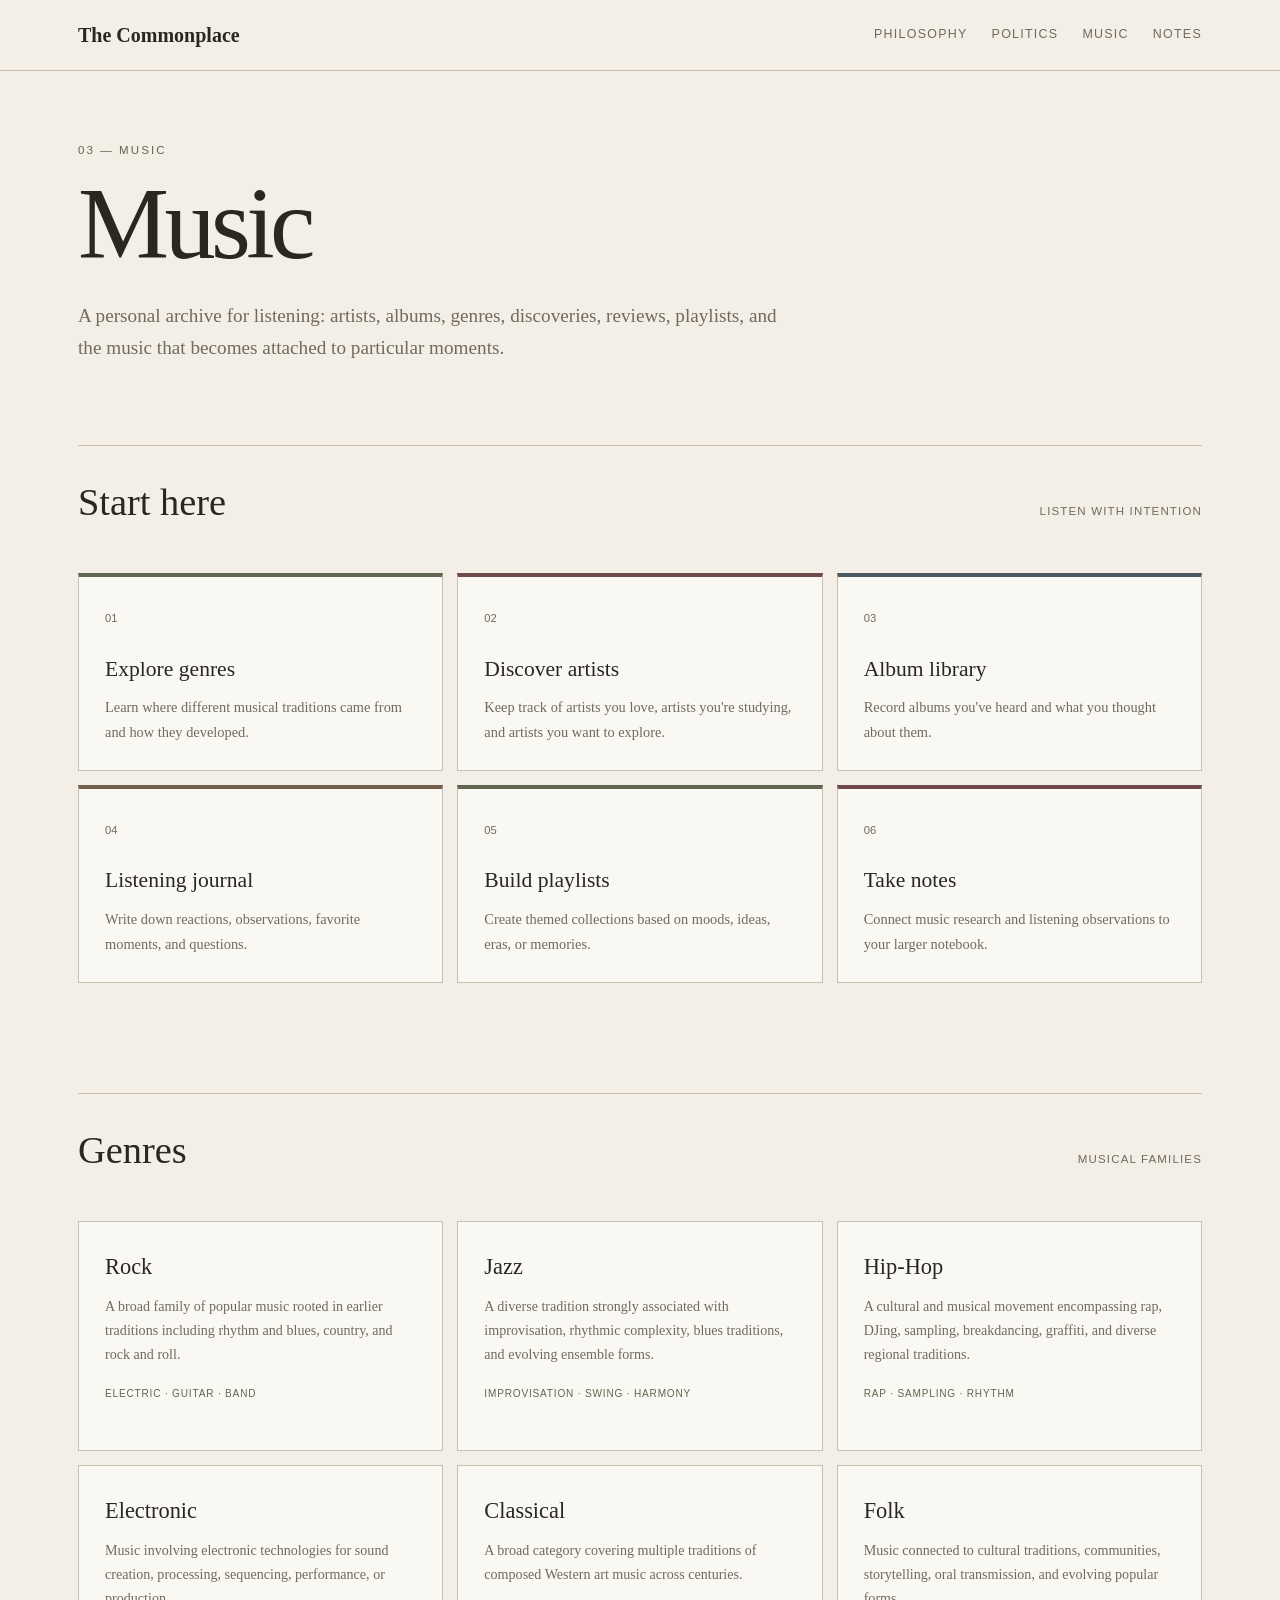
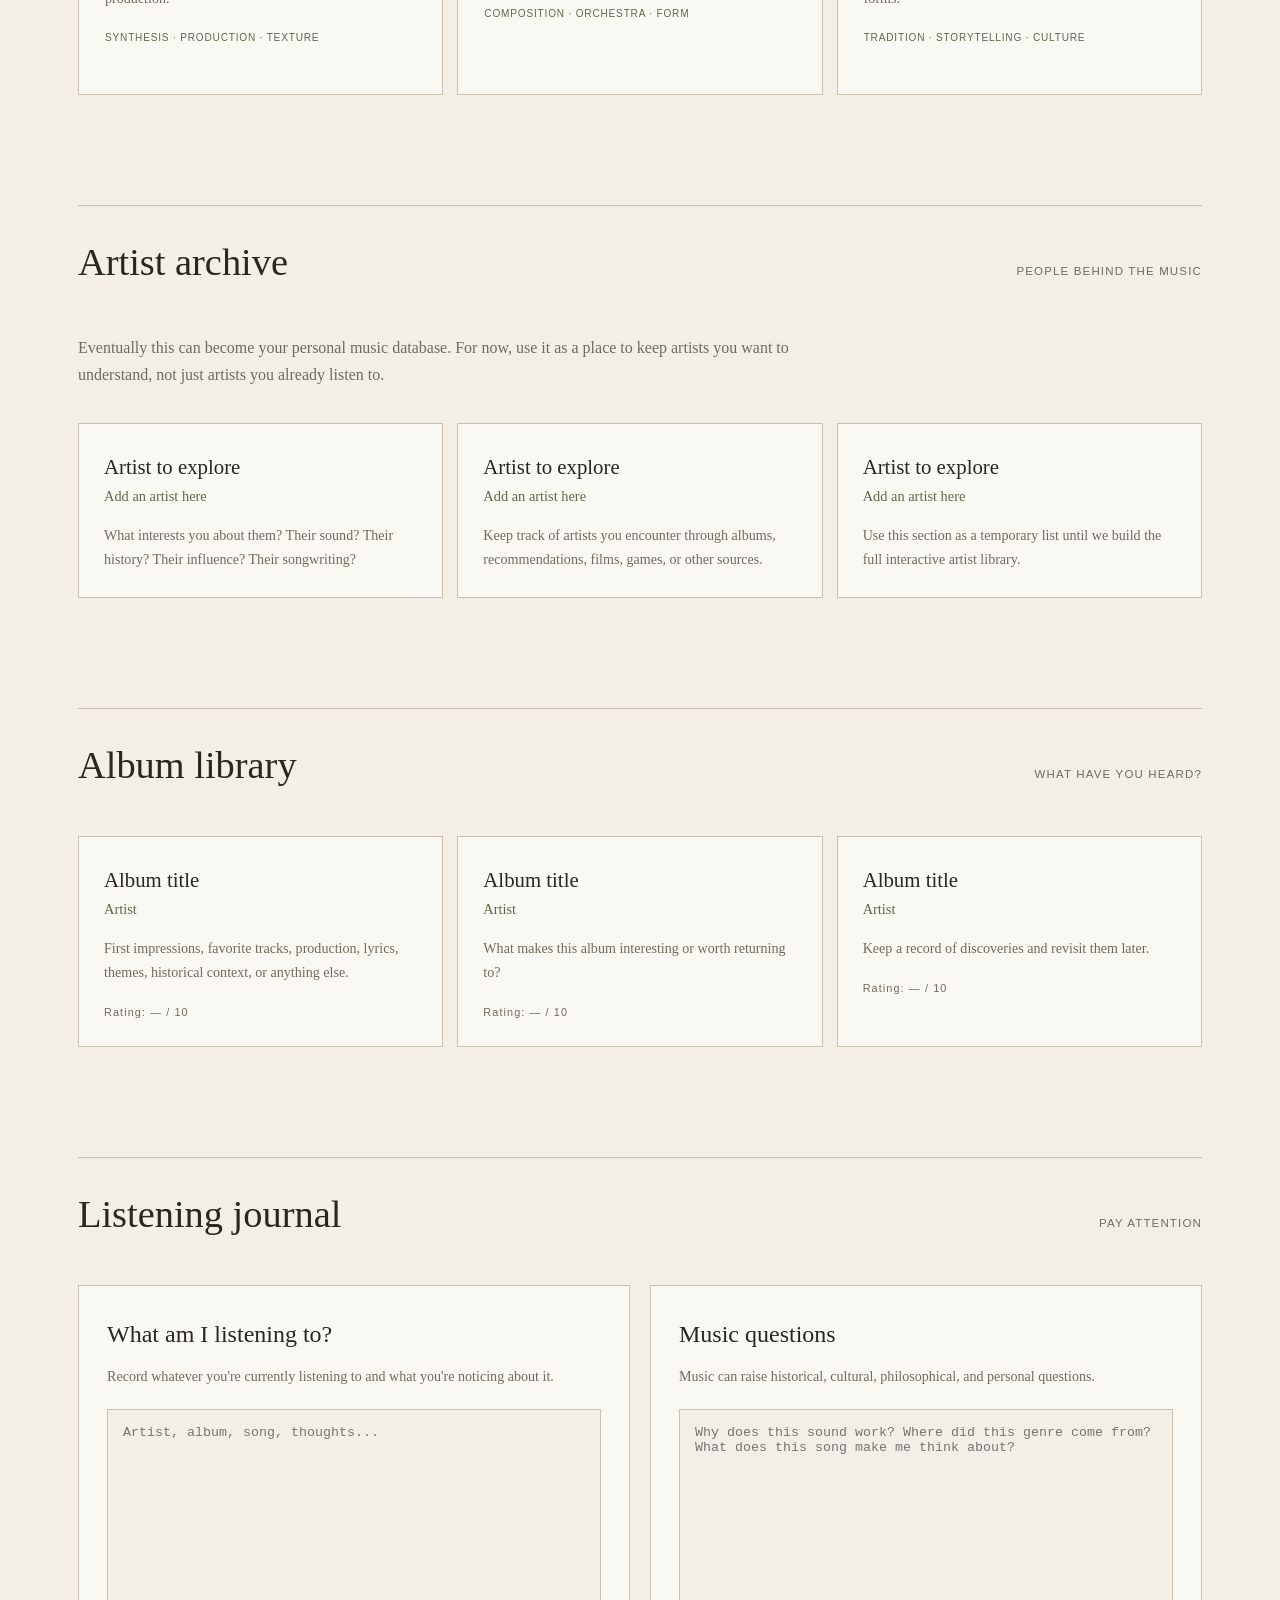
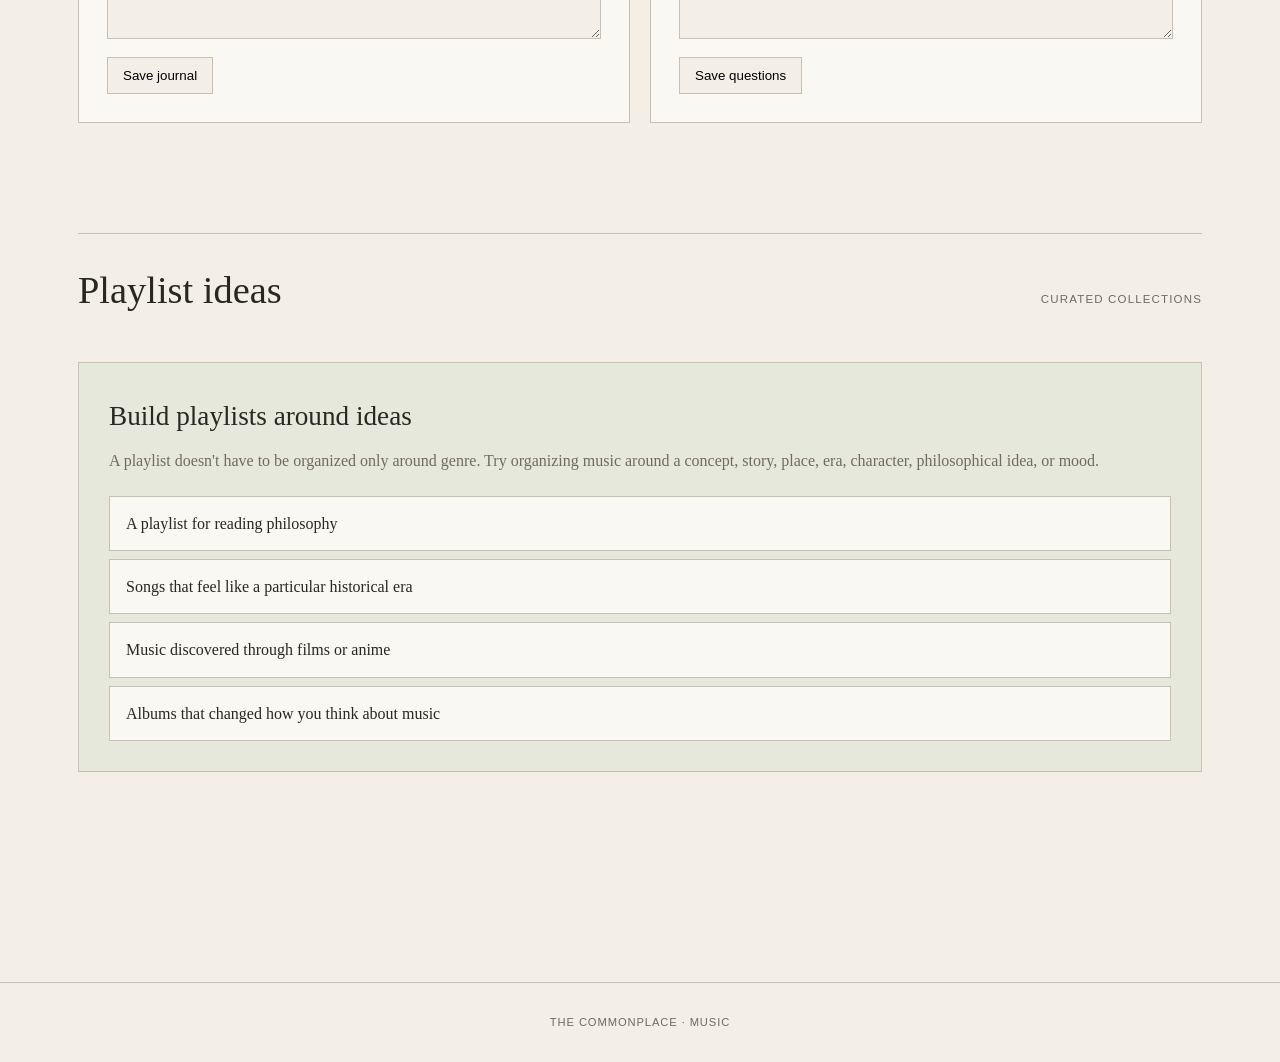
==== music.html @ 0ce6d617 "Create music.html for personal music archive This HTML file serves as a personal music archive, allo" ====
<!DOCTYPE html>
<html lang="en">
<head>
    <meta charset="UTF-8">
    <meta name="viewport" content="width=device-width, initial-scale=1.0">

    <title>Music — The Commonplace</title>

    <style>
        :root {
            --paper: #f3efe6;
            --paper-light: #faf8f3;
            --paper-dark: #e8e1d4;
            --ink: #292721;
            --muted: #716a5e;
            --border: #c9c0b1;
            --olive: #62664e;
            --olive-light: #e7e8dc;
            --burgundy: #70494a;
            --navy: #4c5961;
            --brown: #75604d;
        }

        * {
            box-sizing: border-box;
            margin: 0;
            padding: 0;
        }

        html {
            scroll-behavior: smooth;
        }

        body {
            background: var(--paper);
            color: var(--ink);
            font-family: Georgia, "Times New Roman", serif;
            line-height: 1.7;
        }

        a {
            color: inherit;
            text-decoration: none;
        }

        header {
            border-bottom: 1px solid var(--border);
            background: rgba(243,239,230,.96);
            position: sticky;
            top: 0;
            z-index: 100;
            backdrop-filter: blur(8px);
        }

        .nav {
            max-width: 1180px;
            margin: auto;
            padding: 18px 28px;
            display: flex;
            justify-content: space-between;
            align-items: center;
            gap: 30px;
        }

        .logo {
            font-size: 1.25rem;
            font-weight: bold;
        }

        .nav-links {
            display: flex;
            gap: 24px;
            list-style: none;
            font-family: Arial, sans-serif;
            font-size: .78rem;
            text-transform: uppercase;
            letter-spacing: .1em;
        }

        .nav-links a {
            color: var(--muted);
        }

        .nav-links a:hover {
            color: var(--olive);
        }

        main {
            max-width: 1180px;
            margin: auto;
            padding: 70px 28px 100px;
        }

        section {
            scroll-margin-top: 100px;
            margin-bottom: 110px;
        }

        .hero {
            max-width: 800px;
            margin-bottom: 80px;
        }

        .eyebrow {
            font-family: Arial, sans-serif;
            font-size: .72rem;
            text-transform: uppercase;
            letter-spacing: .18em;
            color: var(--olive);
            margin-bottom: 14px;
        }

        .hero h1 {
            font-size: clamp(3rem, 8vw, 6.5rem);
            line-height: .95;
            font-weight: normal;
            letter-spacing: -.045em;
            margin-bottom: 28px;
        }

        .hero p {
            max-width: 700px;
            font-size: 1.2rem;
            color: var(--muted);
        }

        .section-heading {
            border-top: 1px solid var(--border);
            padding-top: 24px;
            margin-bottom: 38px;
            display: flex;
            justify-content: space-between;
            align-items: baseline;
        }

        .section-heading h2 {
            font-size: 2.4rem;
            font-weight: normal;
        }

        .section-number {
            font-family: Arial, sans-serif;
            font-size: .72rem;
            color: var(--muted);
            letter-spacing: .1em;
        }

        .intro {
            max-width: 720px;
            color: var(--muted);
            margin-bottom: 35px;
        }

        /* START */

        .start-grid {
            display: grid;
            grid-template-columns: repeat(3,1fr);
            gap: 14px;
        }

        .start-card {
            padding: 26px;
            min-height: 180px;
            background: var(--paper-light);
            border: 1px solid var(--border);
            border-top: 4px solid var(--olive);
            transition: .2s ease;
        }

        .start-card:nth-child(2) { border-top-color: var(--burgundy); }
        .start-card:nth-child(3) { border-top-color: var(--navy); }
        .start-card:nth-child(4) { border-top-color: var(--brown); }
        .start-card:nth-child(5) { border-top-color: var(--olive); }
        .start-card:nth-child(6) { border-top-color: var(--burgundy); }

        .start-card:hover {
            transform: translateY(-3px);
            box-shadow: 0 8px 25px rgba(55,48,39,.08);
        }

        .number {
            font-family: Arial, sans-serif;
            font-size: .7rem;
            color: var(--muted);
        }

        .start-card h3 {
            font-size: 1.35rem;
            font-weight: normal;
            margin: 20px 0 8px;
        }

        .start-card p {
            color: var(--muted);
            font-size: .9rem;
        }

        /* GENRES */

        .genre-grid {
            display: grid;
            grid-template-columns: repeat(3,1fr);
            gap: 14px;
        }

        .genre {
            background: var(--paper-light);
            border: 1px solid var(--border);
            padding: 26px;
            min-height: 230px;
        }

        .genre h3 {
            font-size: 1.4rem;
            font-weight: normal;
            margin-bottom: 9px;
        }

        .genre p {
            color: var(--muted);
            font-size: .88rem;
        }

        .genre-meta {
            margin-top: 18px;
            font-family: Arial, sans-serif;
            font-size: .63rem;
            color: var(--olive);
            text-transform: uppercase;
            letter-spacing: .08em;
        }

        /* ALBUMS */

        .album-grid {
            display: grid;
            grid-template-columns: repeat(3,1fr);
            gap: 14px;
        }

        .album {
            padding: 25px;
            border: 1px solid var(--border);
            background: var(--paper-light);
        }

        .album h3 {
            font-size: 1.3rem;
            font-weight: normal;
        }

        .artist {
            color: var(--olive);
            margin-bottom: 15px;
            font-size: .9rem;
        }

        .album p {
            color: var(--muted);
            font-size: .88rem;
        }

        .rating {
            margin-top: 18px;
            font-family: Arial, sans-serif;
            font-size: .68rem;
            letter-spacing: .1em;
            color: var(--muted);
        }

        /* JOURNAL */

        .journal {
            display: grid;
            grid-template-columns: 1fr 1fr;
            gap: 20px;
        }

        .journal-box {
            background: var(--paper-light);
            border: 1px solid var(--border);
            padding: 28px;
        }

        .journal-box h3 {
            font-size: 1.5rem;
            font-weight: normal;
            margin-bottom: 10px;
        }

        .journal-box p {
            color: var(--muted);
            font-size: .88rem;
            margin-bottom: 20px;
        }

        textarea {
            width: 100%;
            min-height: 230px;
            padding: 15px;
            resize: vertical;
            background: var(--paper);
            border: 1px solid var(--border);
            color: var(--ink);
            outline: none;
        }

        textarea:focus {
            border-color: var(--olive);
        }

        button {
            margin-top: 10px;
            padding: 10px 15px;
            background: var(--paper);
            border: 1px solid var(--border);
            cursor: pointer;
        }

        button:hover {
            border-color: var(--olive);
            background: var(--paper-dark);
        }

        .saved {
            font-family: Arial, sans-serif;
            font-size: .65rem;
            color: var(--olive);
            margin-left: 10px;
        }

        /* PLAYLIST */

        .playlist {
            border: 1px solid var(--border);
            background: var(--olive-light);
            padding: 30px;
        }

        .playlist h3 {
            font-size: 1.7rem;
            font-weight: normal;
            margin-bottom: 8px;
        }

        .playlist p {
            color: var(--muted);
            margin-bottom: 22px;
        }

        .playlist-list {
            display: grid;
            gap: 8px;
        }

        .playlist-item {
            background: var(--paper-light);
            border: 1px solid var(--border);
            padding: 13px 16px;
        }

        footer {
            border-top: 1px solid var(--border);
            padding: 30px;
            text-align: center;
            color: var(--muted);
            font-family: Arial, sans-serif;
            font-size: .7rem;
            text-transform: uppercase;
            letter-spacing: .08em;
        }

        @media(max-width:850px) {
            .start-grid,
            .genre-grid,
            .album-grid {
                grid-template-columns: repeat(2,1fr);
            }
        }

        @media(max-width:650px) {
            .nav {
                flex-direction: column;
                align-items: flex-start;
            }

            .nav-links {
                flex-wrap: wrap;
                gap: 12px 18px;
            }

            main {
                padding: 50px 18px 70px;
            }

            .start-grid,
            .genre-grid,
            .album-grid,
            .journal {
                grid-template-columns: 1fr;
            }

            .hero h1 {
                font-size: 3.5rem;
            }

            .section-heading {
                display: block;
            }

            .section-number {
                display: block;
                margin-top: 7px;
            }
        }
    </style>
</head>

<body>

<header>
    <nav class="nav">
        <a href="index.html" class="logo">The Commonplace</a>

        <ul class="nav-links">
            <li><a href="philosophy.html">Philosophy</a></li>
            <li><a href="politics.html">Politics</a></li>
            <li><a href="music.html">Music</a></li>
            <li><a href="notes.html">Notes</a></li>
        </ul>
    </nav>
</header>

<main>

<section class="hero">
    <div class="eyebrow">03 — Music</div>

    <h1>Music</h1>

    <p>
        A personal archive for listening: artists, albums, genres,
        discoveries, reviews, playlists, and the music that becomes
        attached to particular moments.
    </p>
</section>


<section id="start">

    <div class="section-heading">
        <h2>Start here</h2>
        <span class="section-number">LISTEN WITH INTENTION</span>
    </div>

    <div class="start-grid">

        <a href="#genres" class="start-card">
            <span class="number">01</span>
            <h3>Explore genres</h3>
            <p>
                Learn where different musical traditions came from and how they developed.
            </p>
        </a>

        <a href="#artists" class="start-card">
            <span class="number">02</span>
            <h3>Discover artists</h3>
            <p>
                Keep track of artists you love, artists you're studying, and artists you want to explore.
            </p>
        </a>

        <a href="#albums" class="start-card">
            <span class="number">03</span>
            <h3>Album library</h3>
            <p>
                Record albums you've heard and what you thought about them.
            </p>
        </a>

        <a href="#journal" class="start-card">
            <span class="number">04</span>
            <h3>Listening journal</h3>
            <p>
                Write down reactions, observations, favorite moments, and questions.
            </p>
        </a>

        <a href="#playlist" class="start-card">
            <span class="number">05</span>
            <h3>Build playlists</h3>
            <p>
                Create themed collections based on moods, ideas, eras, or memories.
            </p>
        </a>

        <a href="notes.html" class="start-card">
            <span class="number">06</span>
            <h3>Take notes</h3>
            <p>
                Connect music research and listening observations to your larger notebook.
            </p>
        </a>

    </div>
</section>


<section id="genres">

    <div class="section-heading">
        <h2>Genres</h2>
        <span class="section-number">MUSICAL FAMILIES</span>
    </div>

    <div class="genre-grid">

        <article class="genre">
            <h3>Rock</h3>
            <p>
                A broad family of popular music rooted in earlier traditions
                including rhythm and blues, country, and rock and roll.
            </p>
            <div class="genre-meta">Electric · Guitar · Band</div>
        </article>

        <article class="genre">
            <h3>Jazz</h3>
            <p>
                A diverse tradition strongly associated with improvisation,
                rhythmic complexity, blues traditions, and evolving ensemble forms.
            </p>
            <div class="genre-meta">Improvisation · Swing · Harmony</div>
        </article>

        <article class="genre">
            <h3>Hip-Hop</h3>
            <p>
                A cultural and musical movement encompassing rap, DJing,
                sampling, breakdancing, graffiti, and diverse regional traditions.
            </p>
            <div class="genre-meta">Rap · Sampling · Rhythm</div>
        </article>

        <article class="genre">
            <h3>Electronic</h3>
            <p>
                Music involving electronic technologies for sound creation,
                processing, sequencing, performance, or production.
            </p>
            <div class="genre-meta">Synthesis · Production · Texture</div>
        </article>

        <article class="genre">
            <h3>Classical</h3>
            <p>
                A broad category covering multiple traditions of composed
                Western art music across centuries.
            </p>
            <div class="genre-meta">Composition · Orchestra · Form</div>
        </article>

        <article class="genre">
            <h3>Folk</h3>
            <p>
                Music connected to cultural traditions, communities,
                storytelling, oral transmission, and evolving popular forms.
            </p>
            <div class="genre-meta">Tradition · Storytelling · Culture</div>
        </article>

    </div>
</section>


<section id="artists">

    <div class="section-heading">
        <h2>Artist archive</h2>
        <span class="section-number">PEOPLE BEHIND THE MUSIC</span>
    </div>

    <p class="intro">
        Eventually this can become your personal music database.
        For now, use it as a place to keep artists you want to understand,
        not just artists you already listen to.
    </p>

    <div class="album-grid">

        <article class="album">
            <h3>Artist to explore</h3>
            <div class="artist">Add an artist here</div>
            <p>
                What interests you about them? Their sound? Their history?
                Their influence? Their songwriting?
            </p>
        </article>

        <article class="album">
            <h3>Artist to explore</h3>
            <div class="artist">Add an artist here</div>
            <p>
                Keep track of artists you encounter through albums,
                recommendations, films, games, or other sources.
            </p>
        </article>

        <article class="album">
            <h3>Artist to explore</h3>
            <div class="artist">Add an artist here</div>
            <p>
                Use this section as a temporary list until we build
                the full interactive artist library.
            </p>
        </article>

    </div>
</section>


<section id="albums">

    <div class="section-heading">
        <h2>Album library</h2>
        <span class="section-number">WHAT HAVE YOU HEARD?</span>
    </div>

    <div class="album-grid">

        <article class="album">
            <h3>Album title</h3>
            <div class="artist">Artist</div>
            <p>
                First impressions, favorite tracks, production,
                lyrics, themes, historical context, or anything else.
            </p>
            <div class="rating">Rating: — / 10</div>
        </article>

        <article class="album">
            <h3>Album title</h3>
            <div class="artist">Artist</div>
            <p>
                What makes this album interesting or worth returning to?
            </p>
            <div class="rating">Rating: — / 10</div>
        </article>

        <article class="album">
            <h3>Album title</h3>
            <div class="artist">Artist</div>
            <p>
                Keep a record of discoveries and revisit them later.
            </p>
            <div class="rating">Rating: — / 10</div>
        </article>

    </div>
</section>


<section id="journal">

    <div class="section-heading">
        <h2>Listening journal</h2>
        <span class="section-number">PAY ATTENTION</span>
    </div>

    <div class="journal">

        <div class="journal-box">

            <h3>What am I listening to?</h3>

            <p>
                Record whatever you're currently listening to and what
                you're noticing about it.
            </p>

            <textarea id="musicNotes"
                placeholder="Artist, album, song, thoughts..."></textarea>

            <button onclick="saveMusic()">
                Save journal
            </button>

            <span class="saved" id="musicSaved"></span>

        </div>


        <div class="journal-box">

            <h3>Music questions</h3>

            <p>
                Music can raise historical, cultural, philosophical,
                and personal questions.
            </p>

            <textarea id="musicQuestions"
                placeholder="Why does this sound work? Where did this genre come from? What does this song make me think about?"></textarea>

            <button onclick="saveMusicQuestions()">
                Save questions
            </button>

            <span class="saved" id="questionsSaved"></span>

        </div>

    </div>

</section>


<section id="playlist">

    <div class="section-heading">
        <h2>Playlist ideas</h2>
        <span class="section-number">CURATED COLLECTIONS</span>
    </div>

    <div class="playlist">

        <h3>Build playlists around ideas</h3>

        <p>
            A playlist doesn't have to be organized only around genre.
            Try organizing music around a concept, story, place, era,
            character, philosophical idea, or mood.
        </p>

        <div class="playlist-list">

            <div class="playlist-item">
                A playlist for reading philosophy
            </div>

            <div class="playlist-item">
                Songs that feel like a particular historical era
            </div>

            <div class="playlist-item">
                Music discovered through films or anime
            </div>

            <div class="playlist-item">
                Albums that changed how you think about music
            </div>

        </div>

    </div>

</section>

</main>

<footer>
    The Commonplace · Music
</footer>


<script>

function saveMusic() {

    const text = document.getElementById("musicNotes").value;

    localStorage.setItem(
        "commonplaceMusicJournal",
        text
    );

    document.getElementById("musicSaved").textContent =
        "Saved locally.";
}


function saveMusicQuestions() {

    const text =
        document.getElementById("musicQuestions").value;

    localStorage.setItem(
        "commonplaceMusicQuestions",
        text
    );

    document.getElementById("questionsSaved").textContent =
        "Saved locally.";
}


document.addEventListener("DOMContentLoaded", function() {

    const journal =
        localStorage.getItem("commonplaceMusicJournal");

    const questions =
        localStorage.getItem("commonplaceMusicQuestions");


    if (journal) {
        document.getElementById("musicNotes").value = journal;
    }

    if (questions) {
        document.getElementById("musicQuestions").value = questions;
    }

});

</script>

</body>
</html>
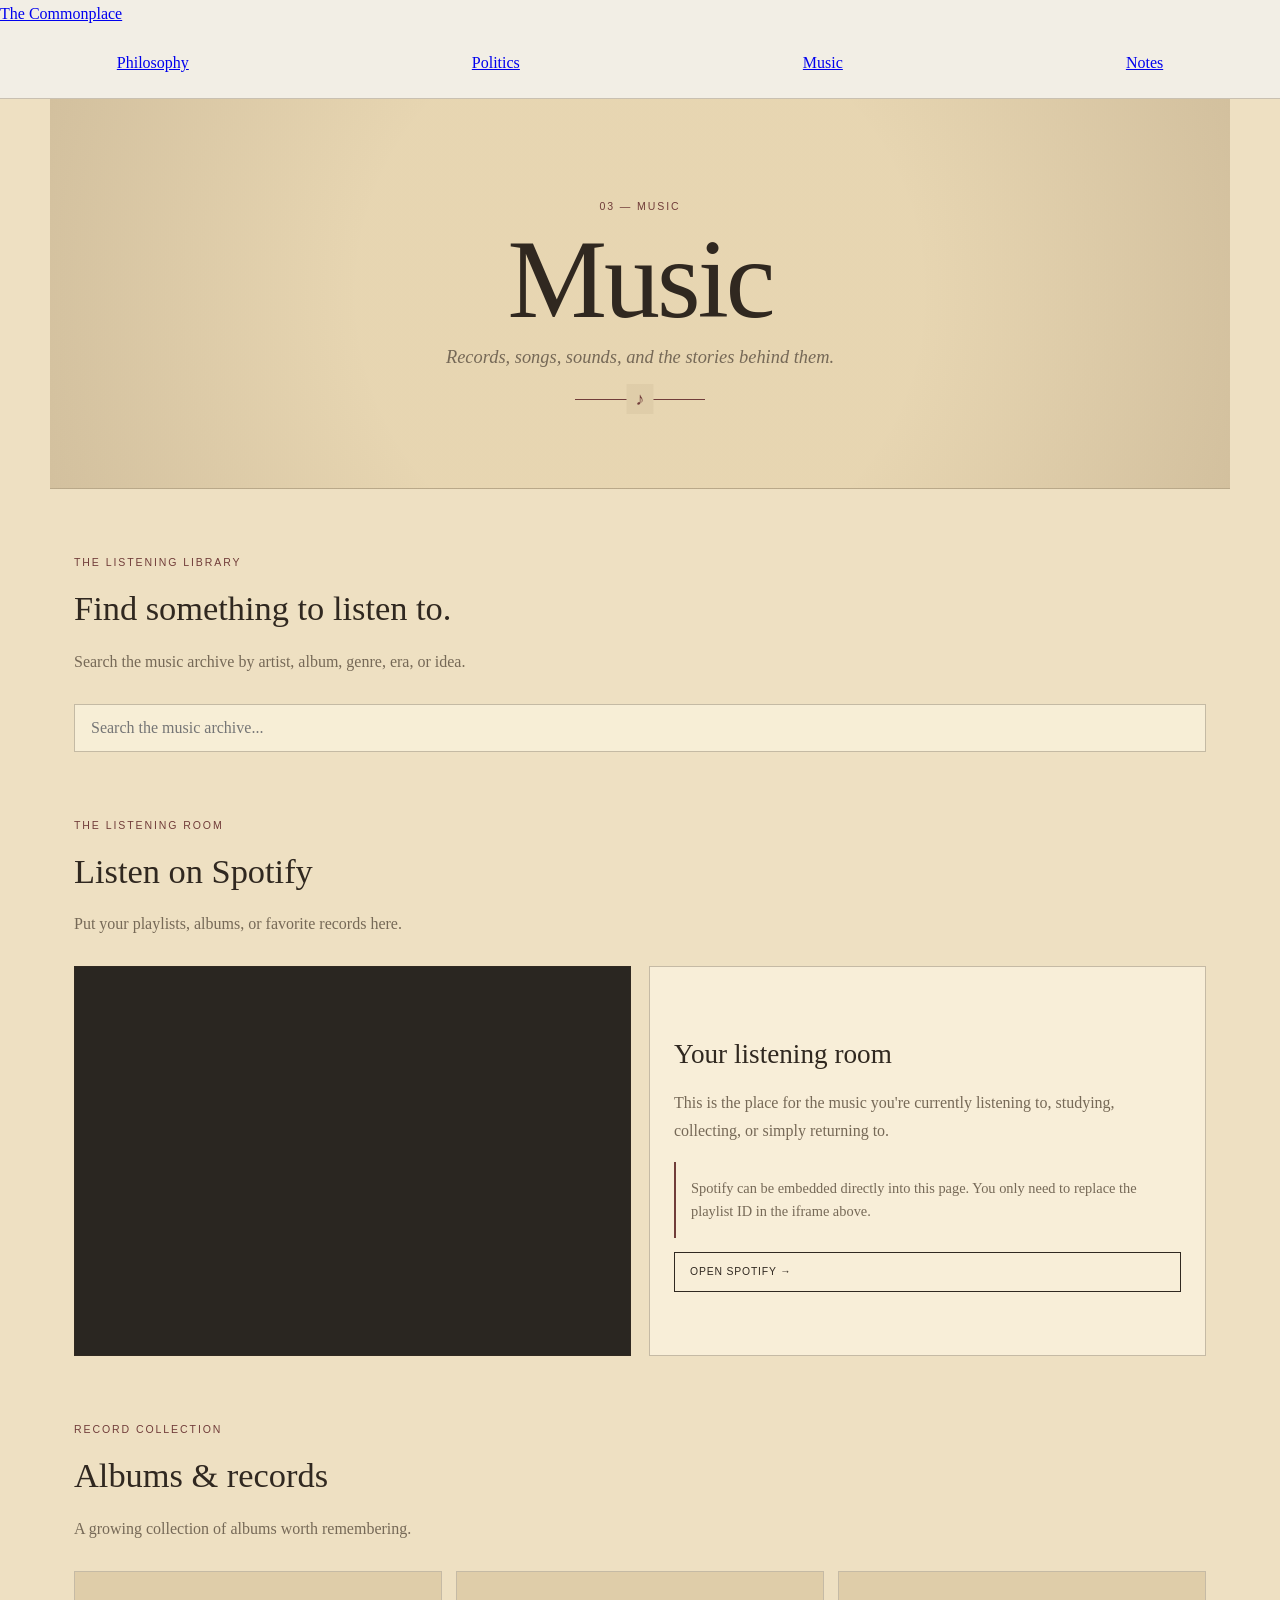
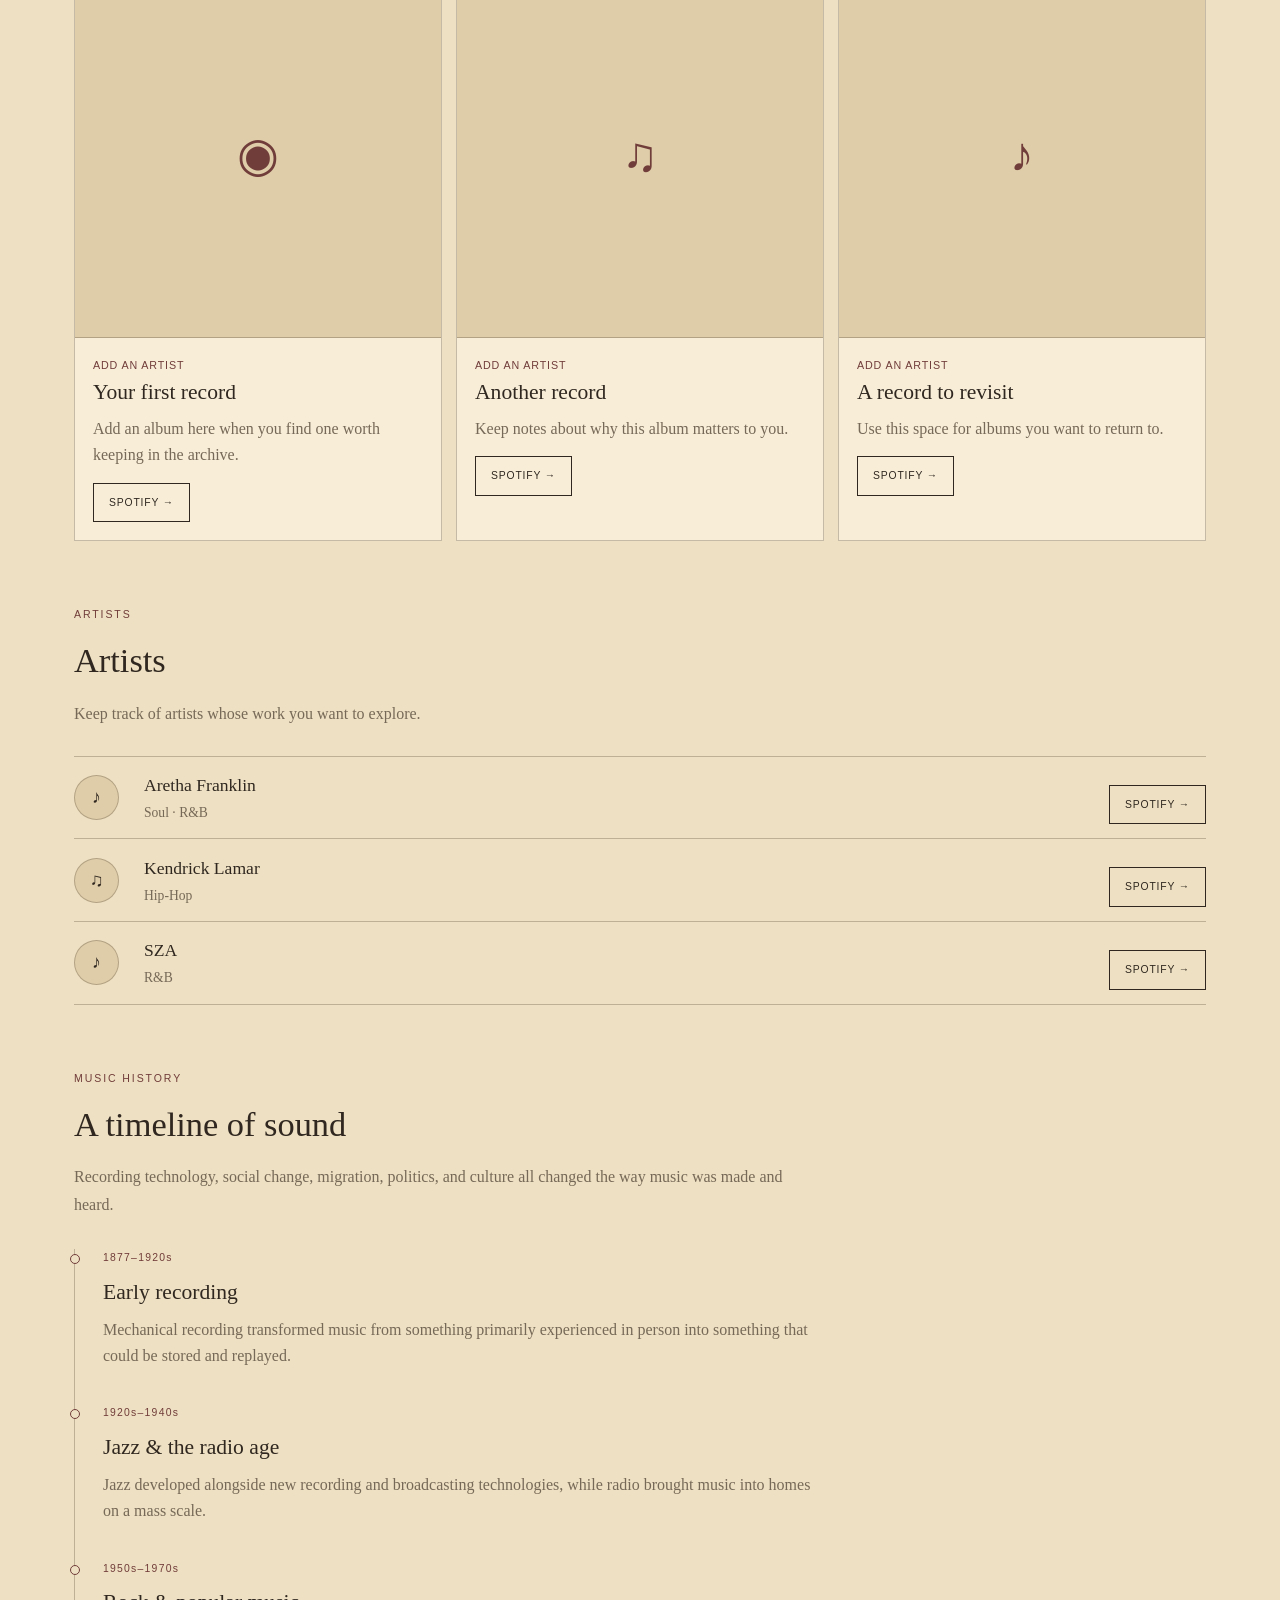
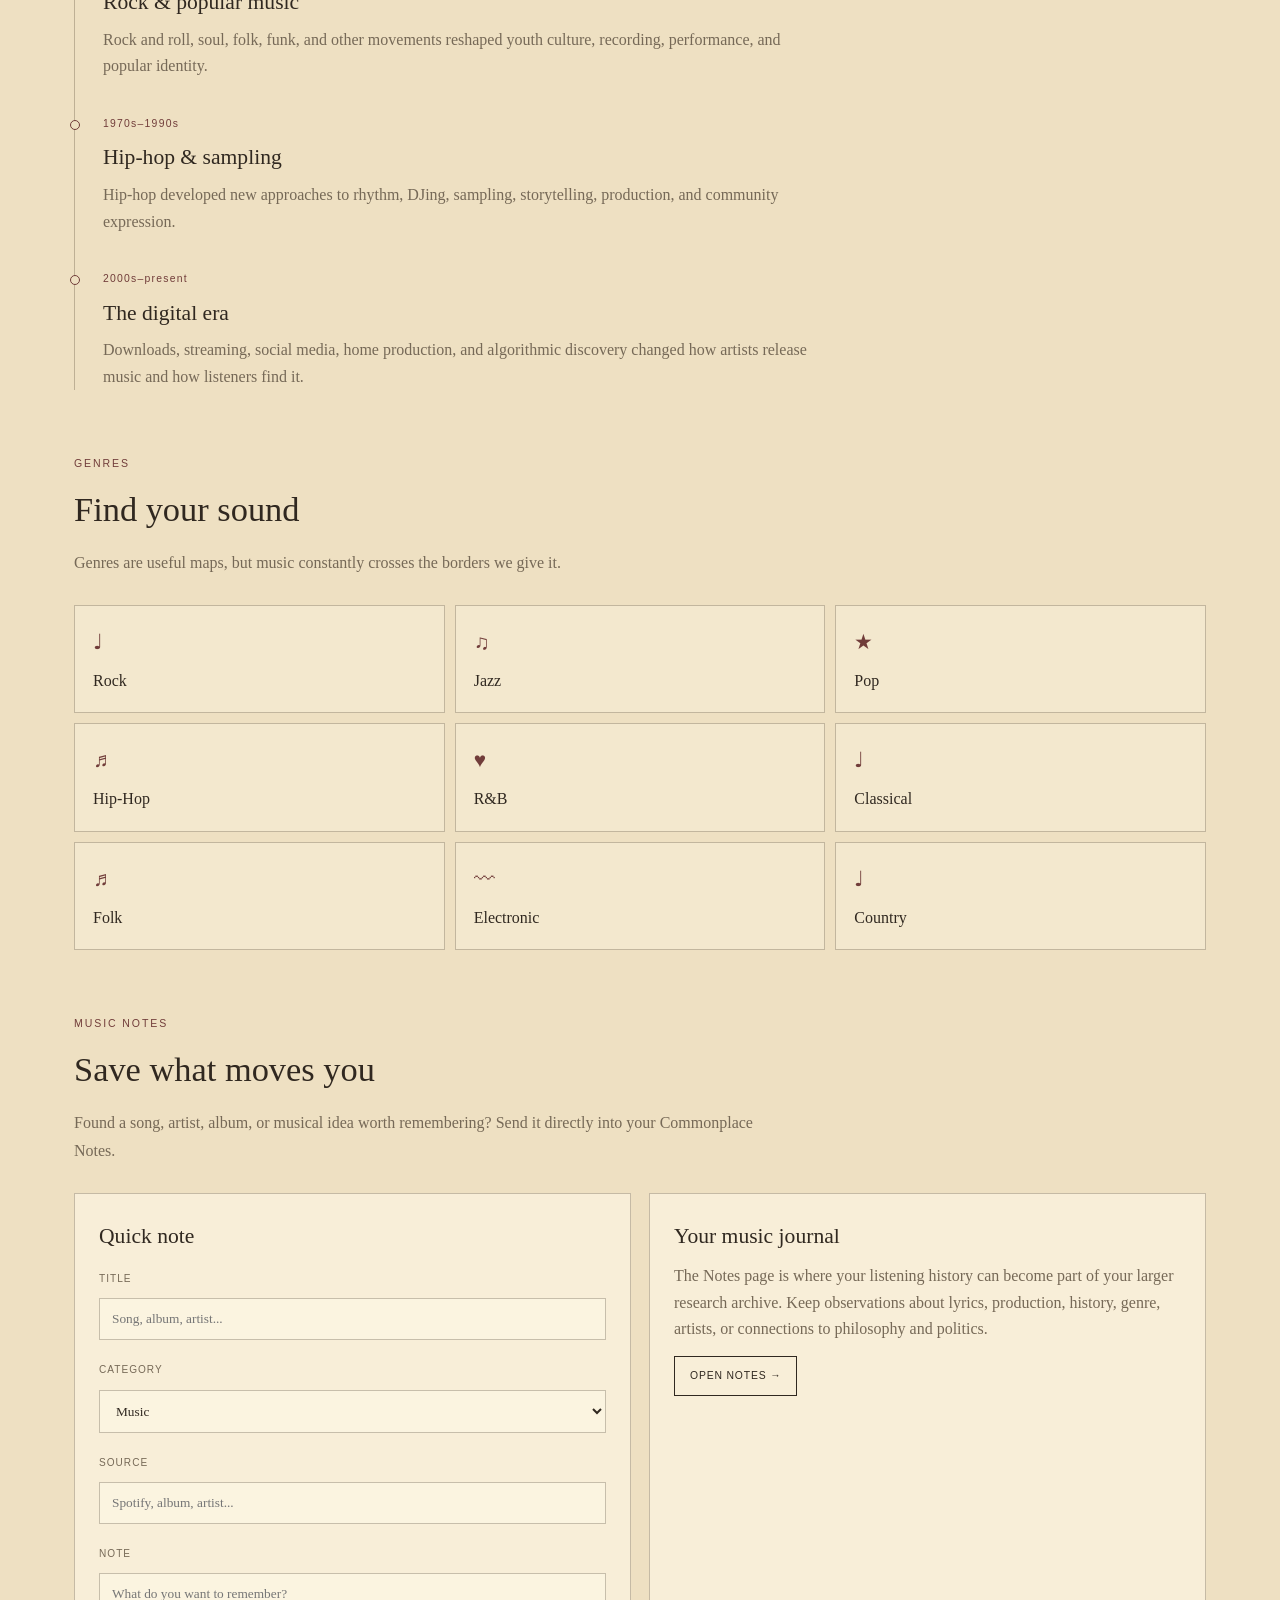
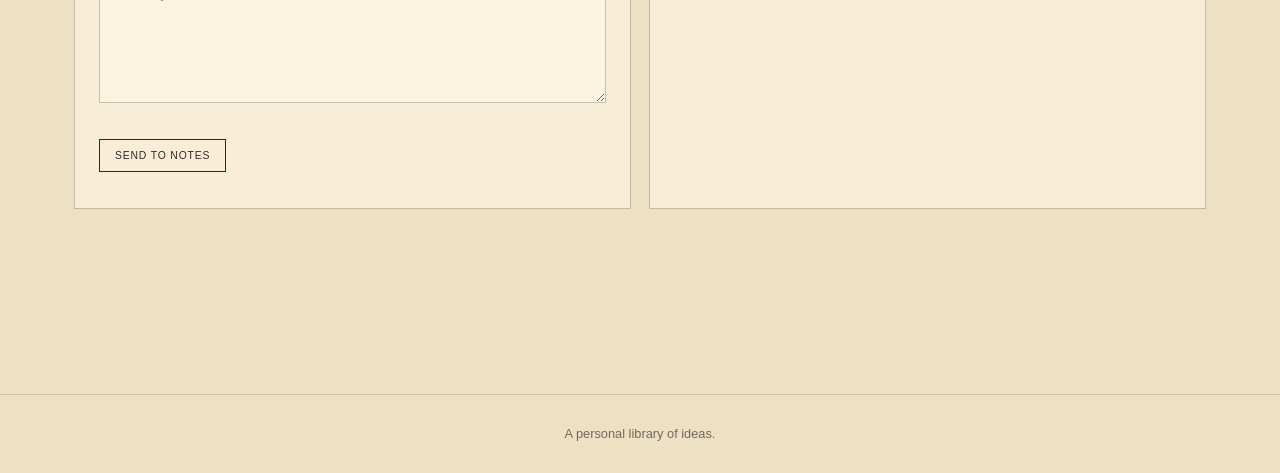
==== commit 7d0c1da9: "Update music.html" ====
--- a/music.html
+++ b/music.html
@@ -6,816 +6,1887 @@
 
     <title>Music — The Commonplace</title>
 
+    <link rel="stylesheet" href="style.css">
+
     <style>
+
+        /* =========================================
+           MUSIC — VINTAGE RECORD ROOM
+           ========================================= */
+
         :root {
-            --paper: #f3efe6;
-            --paper-light: #faf8f3;
-            --paper-dark: #e8e1d4;
-            --ink: #292721;
-            --muted: #716a5e;
-            --border: #c9c0b1;
-            --olive: #62664e;
-            --olive-light: #e7e8dc;
-            --burgundy: #70494a;
-            --navy: #4c5961;
-            --brown: #75604d;
-        }
-
-        * {
+            --music-paper: #eee0c2;
+            --music-paper-dark: #dfcda9;
+            --music-ink: #302820;
+            --music-muted: #766957;
+            --music-burgundy: #713d3a;
+            --music-line: rgba(67, 50, 35, .28);
+            --music-card: rgba(255, 249, 232, .60);
+        }
+
+
+        /* =========================================
+           PAGE BACKGROUND
+           ========================================= */
+
+        body {
+            background:
+                linear-gradient(
+                    rgba(238,224,194,.84),
+                    rgba(238,224,194,.84)
+                ),
+                url("music-doodles.png")
+                center top / 1100px auto
+                repeat-y;
+
+            background-color: var(--music-paper);
+            color: var(--music-ink);
+        }
+
+
+        /* =========================================
+           HEADER
+           ========================================= */
+
+        .commonplace-header {
+            position: relative;
+            z-index: 10;
+        }
+
+
+        /* =========================================
+           MAIN CONTAINER
+           ========================================= */
+
+        .music-page {
+            max-width: 1180px;
+            margin: 0 auto;
+            padding: 0 24px 80px;
+        }
+
+
+        /* =========================================
+           HERO
+           ========================================= */
+
+        .music-hero {
+            position: relative;
+
+            min-height: 390px;
+
+            margin: 0 -24px;
+            padding: 65px 35px 55px;
+
             box-sizing: border-box;
+
+            display: flex;
+            align-items: center;
+            justify-content: center;
+
+            text-align: center;
+
+            overflow: hidden;
+
+            border-bottom:
+                1px solid var(--music-line);
+
+            background:
+                linear-gradient(
+                    rgba(224,202,160,.48),
+                    rgba(224,202,160,.48)
+                ),
+                url("music-doodles.png")
+                center 40% / cover
+                no-repeat;
+        }
+
+
+        .music-hero::after {
+            content: "";
+
+            position: absolute;
+            inset: 0;
+
+            background:
+                radial-gradient(
+                    circle,
+                    transparent 45%,
+                    rgba(73,48,27,.13)
+                );
+
+            pointer-events: none;
+        }
+
+
+        .music-hero-inner {
+            position: relative;
+            z-index: 2;
+
+            max-width: 720px;
+        }
+
+
+        .music-eyebrow,
+        .music-label {
+            font-family: Arial, sans-serif;
+
+            font-size: .66rem;
+
+            letter-spacing: .18em;
+
+            color: var(--music-burgundy);
+        }
+
+
+        .music-eyebrow {
+            margin-bottom: 15px;
+        }
+
+
+        .music-hero h1 {
+            margin: 0 0 15px;
+
+            font-size:
+                clamp(4rem, 10vw, 7rem);
+
+            line-height: .86;
+
+            font-weight: normal;
+
+            color: var(--music-ink);
+        }
+
+
+        .music-hero p {
             margin: 0;
+
+            font-size: 1.15rem;
+
+            font-style: italic;
+
+            color: var(--music-muted);
+        }
+
+
+        .music-rule {
+            width: 130px;
+            height: 1px;
+
+            margin: 25px auto 0;
+
+            background:
+                var(--music-burgundy);
+
+            position: relative;
+        }
+
+
+        .music-rule::after {
+            content: "♪";
+
+            position: absolute;
+
+            left: 50%;
+            top: -15px;
+
+            transform:
+                translateX(-50%);
+
+            background:
+                var(--music-paper-dark);
+
+            padding: 0 9px;
+
+            color:
+                var(--music-burgundy);
+
+            font-size: 18px;
+        }
+
+
+        /* =========================================
+           SECTIONS
+           ========================================= */
+
+        .music-section {
+            margin: 65px 0;
+        }
+
+
+        .music-section h2 {
+            margin: 7px 0 10px;
+
+            font-size: 2.15rem;
+
+            font-weight: normal;
+        }
+
+
+        .music-intro {
+            max-width: 720px;
+
+            color:
+                var(--music-muted);
+
+            line-height: 1.75;
+
+            margin-bottom: 28px;
+        }
+
+
+        /* =========================================
+           SEARCH
+           ========================================= */
+
+        .music-search {
+            width: 100%;
+
+            box-sizing: border-box;
+
+            padding: 14px 16px;
+
+            border:
+                1px solid var(--music-line);
+
+            background:
+                rgba(255,249,232,.55);
+
+            color:
+                var(--music-ink);
+
+            font-family:
+                Georgia,
+                "Times New Roman",
+                serif;
+
+            font-size: 1rem;
+        }
+
+
+        .music-search:focus {
+            outline:
+                1px solid var(--music-burgundy);
+        }
+
+
+        .search-empty {
+            display: none;
+
+            margin-top: 15px;
+
+            color:
+                var(--music-muted);
+
+            font-style: italic;
+        }
+
+
+        /* =========================================
+           GENERAL CARDS
+           ========================================= */
+
+        .music-card {
+            border:
+                1px solid var(--music-line);
+
+            background:
+                var(--music-card);
+
+            padding: 24px;
+
+            box-sizing: border-box;
+        }
+
+
+        .music-card h3 {
+            margin: 0 0 9px;
+
+            font-size: 1.35rem;
+
+            font-weight: normal;
+        }
+
+
+        .music-card p {
+            color:
+                var(--music-muted);
+
+            line-height: 1.65;
+        }
+
+
+        /* =========================================
+           BUTTONS
+           ========================================= */
+
+        .music-button {
+            display: inline-block;
+
+            margin-top: 14px;
+
+            padding: 10px 15px;
+
+            border:
+                1px solid var(--music-ink);
+
+            color:
+                var(--music-ink) !important;
+
+            text-decoration:
+                none !important;
+
+            font-family:
+                Arial, sans-serif;
+
+            font-size: .65rem;
+
+            letter-spacing: .08em;
+
+            text-transform: uppercase;
+
+            background:
+                transparent;
+
+            cursor: pointer;
+        }
+
+
+        .music-button:hover {
+            background:
+                var(--music-ink);
+
+            color:
+                var(--music-paper) !important;
+        }
+
+
+        /* =========================================
+           SPOTIFY LISTENING ROOM
+           ========================================= */
+
+        .listening-room {
+            display: grid;
+
+            grid-template-columns:
+                1fr 1fr;
+
+            gap: 18px;
+
+            align-items: stretch;
+        }
+
+
+        .spotify-box {
+            border:
+                1px solid var(--music-line);
+
+            background:
+                rgba(32,29,25,.95);
+
+            padding: 14px;
+
+            min-height: 350px;
+        }
+
+
+        .spotify-box iframe {
+            width: 100%;
+
+            min-height: 352px;
+
+            border: 0;
+
+            border-radius: 8px;
+        }
+
+
+        .spotify-instructions {
+            display: flex;
+
+            flex-direction: column;
+
+            justify-content: center;
+        }
+
+
+        .spotify-instructions h3 {
+            font-size: 1.7rem;
+
+            font-weight: normal;
+
+            margin: 0 0 12px;
+        }
+
+
+        .spotify-instructions p {
+            color:
+                var(--music-muted);
+
+            line-height: 1.7;
+        }
+
+
+        .spotify-note {
+            margin-top: 18px;
+
+            padding: 15px;
+
+            border-left:
+                2px solid var(--music-burgundy);
+
+            color:
+                var(--music-muted);
+
+            font-size: .9rem;
+
+            line-height: 1.6;
+        }
+
+
+        /* =========================================
+           ALBUMS
+           ========================================= */
+
+        .album-grid {
+            display: grid;
+
+            grid-template-columns:
+                repeat(3, 1fr);
+
+            gap: 14px;
+        }
+
+
+        .album-card {
             padding: 0;
-        }
-
-        html {
-            scroll-behavior: smooth;
-        }
-
-        body {
-            background: var(--paper);
-            color: var(--ink);
-            font-family: Georgia, "Times New Roman", serif;
-            line-height: 1.7;
-        }
-
-        a {
-            color: inherit;
-            text-decoration: none;
-        }
-
-        header {
-            border-bottom: 1px solid var(--border);
-            background: rgba(243,239,230,.96);
-            position: sticky;
-            top: 0;
-            z-index: 100;
-            backdrop-filter: blur(8px);
-        }
-
-        .nav {
-            max-width: 1180px;
-            margin: auto;
-            padding: 18px 28px;
-            display: flex;
-            justify-content: space-between;
+
+            overflow: hidden;
+        }
+
+
+        .album-cover {
+            aspect-ratio: 1;
+
+            background:
+                var(--music-paper-dark);
+
+            display: grid;
+
+            place-items: center;
+
+            border-bottom:
+                1px solid var(--music-line);
+
+            font-size: 3rem;
+
+            color:
+                var(--music-burgundy);
+        }
+
+
+        .album-info {
+            padding: 18px;
+        }
+
+
+        .album-info h3 {
+            margin-bottom: 5px;
+        }
+
+
+        .album-artist {
+            color:
+                var(--music-burgundy);
+
+            font-family:
+                Arial, sans-serif;
+
+            font-size: .67rem;
+
+            letter-spacing: .08em;
+
+            text-transform: uppercase;
+        }
+
+
+        /* =========================================
+           ARTISTS
+           ========================================= */
+
+        .artist-list {
+            display: grid;
+
+            gap: 0;
+
+            border-top:
+                1px solid var(--music-line);
+        }
+
+
+        .artist-row {
+            display: grid;
+
+            grid-template-columns:
+                55px 1fr auto;
+
+            gap: 15px;
+
             align-items: center;
-            gap: 30px;
-        }
-
-        .logo {
-            font-size: 1.25rem;
-            font-weight: bold;
-        }
-
-        .nav-links {
-            display: flex;
-            gap: 24px;
-            list-style: none;
-            font-family: Arial, sans-serif;
-            font-size: .78rem;
-            text-transform: uppercase;
-            letter-spacing: .1em;
-        }
-
-        .nav-links a {
-            color: var(--muted);
-        }
-
-        .nav-links a:hover {
-            color: var(--olive);
-        }
-
-        main {
-            max-width: 1180px;
-            margin: auto;
-            padding: 70px 28px 100px;
-        }
-
-        section {
-            scroll-margin-top: 100px;
-            margin-bottom: 110px;
-        }
-
-        .hero {
-            max-width: 800px;
-            margin-bottom: 80px;
-        }
-
-        .eyebrow {
-            font-family: Arial, sans-serif;
-            font-size: .72rem;
-            text-transform: uppercase;
-            letter-spacing: .18em;
-            color: var(--olive);
-            margin-bottom: 14px;
-        }
-
-        .hero h1 {
-            font-size: clamp(3rem, 8vw, 6.5rem);
-            line-height: .95;
+
+            padding: 14px 0;
+
+            border-bottom:
+                1px solid var(--music-line);
+        }
+
+
+        .artist-mark {
+            width: 45px;
+            height: 45px;
+
+            border:
+                1px solid var(--music-line);
+
+            border-radius: 50%;
+
+            display: grid;
+
+            place-items: center;
+
+            background:
+                var(--music-paper-dark);
+
+            font-size: 1.15rem;
+        }
+
+
+        .artist-name {
+            font-size: 1.1rem;
+        }
+
+
+        .artist-genre {
+            color:
+                var(--music-muted);
+
+            font-size: .85rem;
+        }
+
+
+        /* =========================================
+           MUSIC HISTORY
+           ========================================= */
+
+        .music-timeline {
+            position: relative;
+
+            border-left:
+                1px solid var(--music-line);
+
+            padding-left: 28px;
+
+            margin-top: 30px;
+        }
+
+
+        .music-era {
+            position: relative;
+
+            margin-bottom: 35px;
+        }
+
+
+        .music-era::before {
+            content: "";
+
+            position: absolute;
+
+            left: -33px;
+            top: 5px;
+
+            width: 8px;
+            height: 8px;
+
+            border:
+                1px solid var(--music-burgundy);
+
+            background:
+                var(--music-paper);
+
+            border-radius: 50%;
+        }
+
+
+        .era-date {
+            font-family:
+                Arial, sans-serif;
+
+            color:
+                var(--music-burgundy);
+
+            font-size: .65rem;
+
+            letter-spacing: .12em;
+
+            margin-bottom: 7px;
+        }
+
+
+        .music-era h3 {
+            margin: 0 0 6px;
+
+            font-size: 1.35rem;
+
             font-weight: normal;
-            letter-spacing: -.045em;
-            margin-bottom: 28px;
-        }
-
-        .hero p {
-            max-width: 700px;
-            font-size: 1.2rem;
-            color: var(--muted);
-        }
-
-        .section-heading {
-            border-top: 1px solid var(--border);
-            padding-top: 24px;
-            margin-bottom: 38px;
-            display: flex;
-            justify-content: space-between;
-            align-items: baseline;
-        }
-
-        .section-heading h2 {
-            font-size: 2.4rem;
-            font-weight: normal;
-        }
-
-        .section-number {
-            font-family: Arial, sans-serif;
-            font-size: .72rem;
-            color: var(--muted);
-            letter-spacing: .1em;
-        }
-
-        .intro {
+        }
+
+
+        .music-era p {
+            margin: 0;
+
             max-width: 720px;
-            color: var(--muted);
-            margin-bottom: 35px;
-        }
-
-        /* START */
-
-        .start-grid {
-            display: grid;
-            grid-template-columns: repeat(3,1fr);
-            gap: 14px;
-        }
-
-        .start-card {
-            padding: 26px;
-            min-height: 180px;
-            background: var(--paper-light);
-            border: 1px solid var(--border);
-            border-top: 4px solid var(--olive);
-            transition: .2s ease;
-        }
-
-        .start-card:nth-child(2) { border-top-color: var(--burgundy); }
-        .start-card:nth-child(3) { border-top-color: var(--navy); }
-        .start-card:nth-child(4) { border-top-color: var(--brown); }
-        .start-card:nth-child(5) { border-top-color: var(--olive); }
-        .start-card:nth-child(6) { border-top-color: var(--burgundy); }
-
-        .start-card:hover {
-            transform: translateY(-3px);
-            box-shadow: 0 8px 25px rgba(55,48,39,.08);
-        }
-
-        .number {
-            font-family: Arial, sans-serif;
-            font-size: .7rem;
-            color: var(--muted);
-        }
-
-        .start-card h3 {
-            font-size: 1.35rem;
-            font-weight: normal;
-            margin: 20px 0 8px;
-        }
-
-        .start-card p {
-            color: var(--muted);
-            font-size: .9rem;
-        }
-
-        /* GENRES */
+
+            color:
+                var(--music-muted);
+
+            line-height: 1.65;
+        }
+
+
+        /* =========================================
+           GENRES
+           ========================================= */
 
         .genre-grid {
             display: grid;
-            grid-template-columns: repeat(3,1fr);
-            gap: 14px;
-        }
+
+            grid-template-columns:
+                repeat(3, 1fr);
+
+            gap: 10px;
+        }
+
 
         .genre {
-            background: var(--paper-light);
-            border: 1px solid var(--border);
-            padding: 26px;
-            min-height: 230px;
-        }
-
-        .genre h3 {
-            font-size: 1.4rem;
-            font-weight: normal;
-            margin-bottom: 9px;
-        }
-
-        .genre p {
-            color: var(--muted);
-            font-size: .88rem;
-        }
-
-        .genre-meta {
-            margin-top: 18px;
-            font-family: Arial, sans-serif;
+            border:
+                1px solid var(--music-line);
+
+            padding: 18px;
+
+            background:
+                rgba(255,249,232,.3);
+
+            text-decoration:
+                none;
+
+            color:
+                var(--music-ink);
+        }
+
+
+        .genre:hover {
+            background:
+                rgba(255,249,232,.7);
+        }
+
+
+        .genre-symbol {
+            display: block;
+
+            color:
+                var(--music-burgundy);
+
+            font-size: 1.3rem;
+
+            margin-bottom: 8px;
+        }
+
+
+        .genre-name {
+            font-size: 1rem;
+        }
+
+
+        /* =========================================
+           NOTES
+           ========================================= */
+
+        .music-notes {
+            display: grid;
+
+            grid-template-columns:
+                1fr 1fr;
+
+            gap: 18px;
+        }
+
+
+        .note-form input,
+        .note-form textarea,
+        .note-form select {
+
+            width: 100%;
+
+            box-sizing: border-box;
+
+            margin-top: 8px;
+
+            margin-bottom: 14px;
+
+            padding: 12px;
+
+            border:
+                1px solid var(--music-line);
+
+            background:
+                rgba(255,249,232,.55);
+
+            color:
+                var(--music-ink);
+
+            font-family:
+                Georgia,
+                "Times New Roman",
+                serif;
+        }
+
+
+        .note-form textarea {
+            min-height: 130px;
+
+            resize: vertical;
+        }
+
+
+        .note-form label {
+            font-family:
+                Arial, sans-serif;
+
             font-size: .63rem;
-            color: var(--olive);
-            text-transform: uppercase;
-            letter-spacing: .08em;
-        }
-
-        /* ALBUMS */
-
-        .album-grid {
-            display: grid;
-            grid-template-columns: repeat(3,1fr);
-            gap: 14px;
-        }
-
-        .album {
-            padding: 25px;
-            border: 1px solid var(--border);
-            background: var(--paper-light);
-        }
-
-        .album h3 {
-            font-size: 1.3rem;
-            font-weight: normal;
-        }
-
-        .artist {
-            color: var(--olive);
-            margin-bottom: 15px;
-            font-size: .9rem;
-        }
-
-        .album p {
-            color: var(--muted);
-            font-size: .88rem;
-        }
-
-        .rating {
-            margin-top: 18px;
-            font-family: Arial, sans-serif;
-            font-size: .68rem;
+
             letter-spacing: .1em;
-            color: var(--muted);
-        }
-
-        /* JOURNAL */
-
-        .journal {
-            display: grid;
-            grid-template-columns: 1fr 1fr;
-            gap: 20px;
-        }
-
-        .journal-box {
-            background: var(--paper-light);
-            border: 1px solid var(--border);
-            padding: 28px;
-        }
-
-        .journal-box h3 {
-            font-size: 1.5rem;
-            font-weight: normal;
-            margin-bottom: 10px;
-        }
-
-        .journal-box p {
-            color: var(--muted);
-            font-size: .88rem;
-            margin-bottom: 20px;
-        }
-
-        textarea {
-            width: 100%;
-            min-height: 230px;
-            padding: 15px;
-            resize: vertical;
-            background: var(--paper);
-            border: 1px solid var(--border);
-            color: var(--ink);
-            outline: none;
-        }
-
-        textarea:focus {
-            border-color: var(--olive);
-        }
-
-        button {
-            margin-top: 10px;
-            padding: 10px 15px;
-            background: var(--paper);
-            border: 1px solid var(--border);
-            cursor: pointer;
-        }
-
-        button:hover {
-            border-color: var(--olive);
-            background: var(--paper-dark);
-        }
-
-        .saved {
-            font-family: Arial, sans-serif;
-            font-size: .65rem;
-            color: var(--olive);
-            margin-left: 10px;
-        }
-
-        /* PLAYLIST */
-
-        .playlist {
-            border: 1px solid var(--border);
-            background: var(--olive-light);
-            padding: 30px;
-        }
-
-        .playlist h3 {
-            font-size: 1.7rem;
-            font-weight: normal;
-            margin-bottom: 8px;
-        }
-
-        .playlist p {
-            color: var(--muted);
-            margin-bottom: 22px;
-        }
-
-        .playlist-list {
-            display: grid;
-            gap: 8px;
-        }
-
-        .playlist-item {
-            background: var(--paper-light);
-            border: 1px solid var(--border);
-            padding: 13px 16px;
-        }
-
-        footer {
-            border-top: 1px solid var(--border);
-            padding: 30px;
-            text-align: center;
-            color: var(--muted);
-            font-family: Arial, sans-serif;
-            font-size: .7rem;
-            text-transform: uppercase;
-            letter-spacing: .08em;
-        }
-
-        @media(max-width:850px) {
-            .start-grid,
-            .genre-grid,
-            .album-grid {
-                grid-template-columns: repeat(2,1fr);
-            }
-        }
-
-        @media(max-width:650px) {
-            .nav {
-                flex-direction: column;
-                align-items: flex-start;
-            }
-
-            .nav-links {
-                flex-wrap: wrap;
-                gap: 12px 18px;
-            }
-
-            main {
-                padding: 50px 18px 70px;
-            }
-
-            .start-grid,
-            .genre-grid,
-            .album-grid,
-            .journal {
+
+            color:
+                var(--music-muted);
+        }
+
+
+        .note-status {
+            margin-top: 12px;
+
+            color:
+                var(--music-burgundy);
+
+            font-size: .85rem;
+        }
+
+
+        /* =========================================
+           MOBILE
+           ========================================= */
+
+        @media (max-width: 800px) {
+
+            .listening-room,
+            .music-notes {
                 grid-template-columns: 1fr;
             }
 
-            .hero h1 {
-                font-size: 3.5rem;
+
+            .album-grid {
+                grid-template-columns:
+                    repeat(2, 1fr);
             }
 
-            .section-heading {
-                display: block;
+
+            .genre-grid {
+                grid-template-columns:
+                    repeat(2, 1fr);
             }
 
-            .section-number {
-                display: block;
-                margin-top: 7px;
+        }
+
+
+        @media (max-width: 600px) {
+
+            .music-page {
+                padding:
+                    0 16px 60px;
             }
-        }
+
+
+            .music-hero {
+                margin: 0 -16px;
+
+                padding:
+                    55px 20px 45px;
+            }
+
+
+            .album-grid,
+            .genre-grid {
+                grid-template-columns: 1fr;
+            }
+
+
+            .artist-row {
+                grid-template-columns:
+                    45px 1fr;
+            }
+
+
+            .artist-row .music-button {
+                grid-column: 2;
+                justify-self: start;
+            }
+
+        }
+
     </style>
 </head>
 
+
 <body>
 
-<header>
-    <nav class="nav">
-        <a href="index.html" class="logo">The Commonplace</a>
-
-        <ul class="nav-links">
-            <li><a href="philosophy.html">Philosophy</a></li>
-            <li><a href="politics.html">Politics</a></li>
-            <li><a href="music.html">Music</a></li>
-            <li><a href="notes.html">Notes</a></li>
-        </ul>
+
+<!-- =========================================
+     HEADER
+     ========================================= -->
+
+<header class="commonplace-header">
+
+    <a
+        href="index.html"
+        class="commonplace-logo"
+    >
+        The Commonplace
+    </a>
+
+
+    <nav class="commonplace-nav">
+
+        <a href="philosophy.html">
+            Philosophy
+        </a>
+
+        <a href="politics.html">
+            Politics
+        </a>
+
+        <a href="music.html">
+            Music
+        </a>
+
+        <a href="notes.html">
+            Notes
+        </a>
+
     </nav>
+
 </header>
 
-<main>
-
-<section class="hero">
-    <div class="eyebrow">03 — Music</div>
-
-    <h1>Music</h1>
+
+<main class="music-page">
+
+
+<!-- =========================================
+     HERO
+     ========================================= -->
+
+<section class="music-hero">
+
+    <div class="music-hero-inner">
+
+        <div class="music-eyebrow">
+            03 — MUSIC
+        </div>
+
+        <h1>
+            Music
+        </h1>
+
+        <p>
+            Records, songs, sounds, and the stories behind them.
+        </p>
+
+        <div class="music-rule"></div>
+
+    </div>
+
+</section>
+
+
+<!-- =========================================
+     SEARCH
+     ========================================= -->
+
+<section class="music-section">
+
+    <div class="music-label">
+        THE LISTENING LIBRARY
+    </div>
+
+    <h2>
+        Find something to listen to.
+    </h2>
+
+    <p class="music-intro">
+        Search the music archive by artist, album, genre,
+        era, or idea.
+    </p>
+
+    <input
+        id="musicSearch"
+        class="music-search"
+        type="search"
+        placeholder="Search the music archive..."
+        oninput="searchMusic()"
+    >
+
+    <div
+        id="searchEmpty"
+        class="search-empty"
+    >
+        Nothing here matches that search.
+    </div>
+
+</section>
+
+
+<!-- =========================================
+     SPOTIFY
+     ========================================= -->
+
+<section
+    class="music-section"
+    id="listening-room"
+>
+
+    <div class="music-label">
+        THE LISTENING ROOM
+    </div>
+
+    <h2>
+        Listen on Spotify
+    </h2>
+
+    <p class="music-intro">
+        Put your playlists, albums, or favorite records here.
+    </p>
+
+
+    <div class="listening-room">
+
+
+        <div class="spotify-box">
+
+            <!--
+                REPLACE THE EMBED URL BELOW
+                WITH YOUR SPOTIFY PLAYLIST EMBED.
+            -->
+
+            <iframe
+                src="https://open.spotify.com/embed/playlist/YOUR_PLAYLIST_ID"
+                allow="autoplay; clipboard-write; encrypted-media; fullscreen; picture-in-picture"
+                loading="lazy"
+            >
+            </iframe>
+
+        </div>
+
+
+        <div class="music-card spotify-instructions">
+
+            <h3>
+                Your listening room
+            </h3>
+
+            <p>
+                This is the place for the music you're currently
+                listening to, studying, collecting, or simply
+                returning to.
+            </p>
+
+            <div class="spotify-note">
+                Spotify can be embedded directly into this page.
+                You only need to replace the playlist ID in the
+                iframe above.
+            </div>
+
+            <a
+                class="music-button"
+                href="https://open.spotify.com/"
+                target="_blank"
+                rel="noopener"
+            >
+                Open Spotify →
+            </a>
+
+        </div>
+
+    </div>
+
+</section>
+
+
+<!-- =========================================
+     ALBUMS
+     ========================================= -->
+
+<section
+    class="music-section"
+    id="albums"
+>
+
+    <div class="music-label">
+        RECORD COLLECTION
+    </div>
+
+    <h2>
+        Albums & records
+    </h2>
+
+    <p class="music-intro">
+        A growing collection of albums worth remembering.
+    </p>
+
+
+    <div class="album-grid">
+
+
+        <article class="music-card album-card searchable-music">
+
+            <div class="album-cover">
+                ◉
+            </div>
+
+            <div class="album-info">
+
+                <div class="album-artist">
+                    Add an artist
+                </div>
+
+                <h3>
+                    Your first record
+                </h3>
+
+                <p>
+                    Add an album here when you find one
+                    worth keeping in the archive.
+                </p>
+
+                <a
+                    class="music-button"
+                    href="https://open.spotify.com/"
+                    target="_blank"
+                    rel="noopener"
+                >
+                    Spotify →
+                </a>
+
+            </div>
+
+        </article>
+
+
+        <article class="music-card album-card searchable-music">
+
+            <div class="album-cover">
+                ♫
+            </div>
+
+            <div class="album-info">
+
+                <div class="album-artist">
+                    Add an artist
+                </div>
+
+                <h3>
+                    Another record
+                </h3>
+
+                <p>
+                    Keep notes about why this album matters
+                    to you.
+                </p>
+
+                <a
+                    class="music-button"
+                    href="https://open.spotify.com/"
+                    target="_blank"
+                    rel="noopener"
+                >
+                    Spotify →
+                </a>
+
+            </div>
+
+        </article>
+
+
+        <article class="music-card album-card searchable-music">
+
+            <div class="album-cover">
+                ♪
+            </div>
+
+            <div class="album-info">
+
+                <div class="album-artist">
+                    Add an artist
+                </div>
+
+                <h3>
+                    A record to revisit
+                </h3>
+
+                <p>
+                    Use this space for albums you want
+                    to return to.
+                </p>
+
+                <a
+                    class="music-button"
+                    href="https://open.spotify.com/"
+                    target="_blank"
+                    rel="noopener"
+                >
+                    Spotify →
+                </a>
+
+            </div>
+
+        </article>
+
+
+    </div>
+
+</section>
+
+
+<!-- =========================================
+     ARTISTS
+     ========================================= -->
+
+<section
+    class="music-section"
+    id="artists"
+>
+
+    <div class="music-label">
+        ARTISTS
+    </div>
+
+    <h2>
+        Artists
+    </h2>
+
+    <p class="music-intro">
+        Keep track of artists whose work you want to explore.
+    </p>
+
+
+    <div class="artist-list">
+
+
+        <article class="artist-row searchable-music">
+
+            <div class="artist-mark">
+                ♪
+            </div>
+
+            <div>
+
+                <div class="artist-name">
+                    Aretha Franklin
+                </div>
+
+                <div class="artist-genre">
+                    Soul · R&B
+                </div>
+
+            </div>
+
+            <a
+                class="music-button"
+                href="https://open.spotify.com/search/Aretha%20Franklin"
+                target="_blank"
+                rel="noopener"
+            >
+                Spotify →
+            </a>
+
+        </article>
+
+
+        <article class="artist-row searchable-music">
+
+            <div class="artist-mark">
+                ♫
+            </div>
+
+            <div>
+
+                <div class="artist-name">
+                    Kendrick Lamar
+                </div>
+
+                <div class="artist-genre">
+                    Hip-Hop
+                </div>
+
+            </div>
+
+            <a
+                class="music-button"
+                href="https://open.spotify.com/search/Kendrick%20Lamar"
+                target="_blank"
+                rel="noopener"
+            >
+                Spotify →
+            </a>
+
+        </article>
+
+
+        <article class="artist-row searchable-music">
+
+            <div class="artist-mark">
+                ♪
+            </div>
+
+            <div>
+
+                <div class="artist-name">
+                    SZA
+                </div>
+
+                <div class="artist-genre">
+                    R&B
+                </div>
+
+            </div>
+
+            <a
+                class="music-button"
+                href="https://open.spotify.com/search/SZA"
+                target="_blank"
+                rel="noopener"
+            >
+                Spotify →
+            </a>
+
+        </article>
+
+
+    </div>
+
+</section>
+
+
+<!-- =========================================
+     MUSIC HISTORY
+     ========================================= -->
+
+<section
+    class="music-section"
+    id="history"
+>
+
+    <div class="music-label">
+        MUSIC HISTORY
+    </div>
+
+    <h2>
+        A timeline of sound
+    </h2>
+
+    <p class="music-intro">
+        Recording technology, social change, migration,
+        politics, and culture all changed the way music was
+        made and heard.
+    </p>
+
+
+    <div class="music-timeline">
+
+
+        <article class="music-era searchable-music">
+
+            <div class="era-date">
+                1877–1920s
+            </div>
+
+            <h3>
+                Early recording
+            </h3>
+
+            <p>
+                Mechanical recording transformed music from
+                something primarily experienced in person into
+                something that could be stored and replayed.
+            </p>
+
+        </article>
+
+
+        <article class="music-era searchable-music">
+
+            <div class="era-date">
+                1920s–1940s
+            </div>
+
+            <h3>
+                Jazz & the radio age
+            </h3>
+
+            <p>
+                Jazz developed alongside new recording and
+                broadcasting technologies, while radio brought
+                music into homes on a mass scale.
+            </p>
+
+        </article>
+
+
+        <article class="music-era searchable-music">
+
+            <div class="era-date">
+                1950s–1970s
+            </div>
+
+            <h3>
+                Rock & popular music
+            </h3>
+
+            <p>
+                Rock and roll, soul, folk, funk, and other
+                movements reshaped youth culture, recording,
+                performance, and popular identity.
+            </p>
+
+        </article>
+
+
+        <article class="music-era searchable-music">
+
+            <div class="era-date">
+                1970s–1990s
+            </div>
+
+            <h3>
+                Hip-hop & sampling
+            </h3>
+
+            <p>
+                Hip-hop developed new approaches to rhythm,
+                DJing, sampling, storytelling, production,
+                and community expression.
+            </p>
+
+        </article>
+
+
+        <article class="music-era searchable-music">
+
+            <div class="era-date">
+                2000s–present
+            </div>
+
+            <h3>
+                The digital era
+            </h3>
+
+            <p>
+                Downloads, streaming, social media, home
+                production, and algorithmic discovery changed
+                how artists release music and how listeners
+                find it.
+            </p>
+
+        </article>
+
+
+    </div>
+
+</section>
+
+
+<!-- =========================================
+     GENRES
+     ========================================= -->
+
+<section
+    class="music-section"
+    id="genres"
+>
+
+    <div class="music-label">
+        GENRES
+    </div>
+
+    <h2>
+        Find your sound
+    </h2>
+
+    <p class="music-intro">
+        Genres are useful maps, but music constantly crosses
+        the borders we give it.
+    </p>
+
+
+    <div class="genre-grid">
+
+
+        <a
+            class="genre searchable-music"
+            href="https://open.spotify.com/search/Rock"
+            target="_blank"
+            rel="noopener"
+        >
+            <span class="genre-symbol">
+                ♩
+            </span>
+
+            <span class="genre-name">
+                Rock
+            </span>
+        </a>
+
+
+        <a
+            class="genre searchable-music"
+            href="https://open.spotify.com/search/Jazz"
+            target="_blank"
+            rel="noopener"
+        >
+            <span class="genre-symbol">
+                ♫
+            </span>
+
+            <span class="genre-name">
+                Jazz
+            </span>
+        </a>
+
+
+        <a
+            class="genre searchable-music"
+            href="https://open.spotify.com/search/Pop"
+            target="_blank"
+            rel="noopener"
+        >
+            <span class="genre-symbol">
+                ★
+            </span>
+
+            <span class="genre-name">
+                Pop
+            </span>
+        </a>
+
+
+        <a
+            class="genre searchable-music"
+            href="https://open.spotify.com/search/Hip-Hop"
+            target="_blank"
+            rel="noopener"
+        >
+            <span class="genre-symbol">
+                ♬
+            </span>
+
+            <span class="genre-name">
+                Hip-Hop
+            </span>
+        </a>
+
+
+        <a
+            class="genre searchable-music"
+            href="https://open.spotify.com/search/R%26B"
+            target="_blank"
+            rel="noopener"
+        >
+            <span class="genre-symbol">
+                ♥
+            </span>
+
+            <span class="genre-name">
+                R&B
+            </span>
+        </a>
+
+
+        <a
+            class="genre searchable-music"
+            href="https://open.spotify.com/search/Classical"
+            target="_blank"
+            rel="noopener"
+        >
+            <span class="genre-symbol">
+                ♩
+            </span>
+
+            <span class="genre-name">
+                Classical
+            </span>
+        </a>
+
+
+        <a
+            class="genre searchable-music"
+            href="https://open.spotify.com/search/Folk"
+            target="_blank"
+            rel="noopener"
+        >
+            <span class="genre-symbol">
+                ♬
+            </span>
+
+            <span class="genre-name">
+                Folk
+            </span>
+        </a>
+
+
+        <a
+            class="genre searchable-music"
+            href="https://open.spotify.com/search/Electronic"
+            target="_blank"
+            rel="noopener"
+        >
+            <span class="genre-symbol">
+                〰
+            </span>
+
+            <span class="genre-name">
+                Electronic
+            </span>
+        </a>
+
+
+        <a
+            class="genre searchable-music"
+            href="https://open.spotify.com/search/Country"
+            target="_blank"
+            rel="noopener"
+        >
+            <span class="genre-symbol">
+                ♩
+            </span>
+
+            <span class="genre-name">
+                Country
+            </span>
+        </a>
+
+
+    </div>
+
+</section>
+
+
+<!-- =========================================
+     MUSIC NOTES
+     ========================================= -->
+
+<section
+    class="music-section"
+    id="music-notes"
+>
+
+    <div class="music-label">
+        MUSIC NOTES
+    </div>
+
+    <h2>
+        Save what moves you
+    </h2>
+
+    <p class="music-intro">
+        Found a song, artist, album, or musical idea worth
+        remembering? Send it directly into your Commonplace Notes.
+    </p>
+
+
+    <div class="music-notes">
+
+
+        <div class="music-card">
+
+            <h3>
+                Quick note
+            </h3>
+
+
+            <form
+                class="note-form"
+                onsubmit="saveMusicNote(event)"
+            >
+
+                <label for="musicNoteTitle">
+                    TITLE
+                </label>
+
+                <input
+                    id="musicNoteTitle"
+                    type="text"
+                    placeholder="Song, album, artist..."
+                    required
+                >
+
+
+                <label for="musicNoteCategory">
+                    CATEGORY
+                </label>
+
+                <select id="musicNoteCategory">
+
+                    <option value="Music">
+                        Music
+                    </option>
+
+                    <option value="Philosophy">
+                        Philosophy
+                    </option>
+
+                    <option value="Politics">
+                        Politics
+                    </option>
+
+                    <option value="Questions">
+                        Questions
+                    </option>
+
+                </select>
+
+
+                <label for="musicNoteSource">
+                    SOURCE
+                </label>
+
+                <input
+                    id="musicNoteSource"
+                    type="text"
+                    placeholder="Spotify, album, artist..."
+                >
+
+
+                <label for="musicNoteContent">
+                    NOTE
+                </label>
+
+                <textarea
+                    id="musicNoteContent"
+                    placeholder="What do you want to remember?"
+                ></textarea>
+
+
+                <button
+                    class="music-button"
+                    type="submit"
+                >
+                    Send to Notes
+                </button>
+
+
+                <div
+                    class="note-status"
+                    id="noteStatus"
+                ></div>
+
+            </form>
+
+        </div>
+
+
+        <div class="music-card">
+
+            <h3>
+                Your music journal
+            </h3>
+
+            <p>
+                The Notes page is where your listening history
+                can become part of your larger research archive.
+                Keep observations about lyrics, production,
+                history, genre, artists, or connections to
+                philosophy and politics.
+            </p>
+
+
+            <a
+                class="music-button"
+                href="notes.html"
+            >
+                Open Notes →
+            </a>
+
+        </div>
+
+
+    </div>
+
+</section>
+
+
+</main>
+
+
+<footer>
 
     <p>
-        A personal archive for listening: artists, albums, genres,
-        discoveries, reviews, playlists, and the music that becomes
-        attached to particular moments.
+        A personal library of ideas.
     </p>
-</section>
-
-
-<section id="start">
-
-    <div class="section-heading">
-        <h2>Start here</h2>
-        <span class="section-number">LISTEN WITH INTENTION</span>
-    </div>
-
-    <div class="start-grid">
-
-        <a href="#genres" class="start-card">
-            <span class="number">01</span>
-            <h3>Explore genres</h3>
-            <p>
-                Learn where different musical traditions came from and how they developed.
-            </p>
-        </a>
-
-        <a href="#artists" class="start-card">
-            <span class="number">02</span>
-            <h3>Discover artists</h3>
-            <p>
-                Keep track of artists you love, artists you're studying, and artists you want to explore.
-            </p>
-        </a>
-
-        <a href="#albums" class="start-card">
-            <span class="number">03</span>
-            <h3>Album library</h3>
-            <p>
-                Record albums you've heard and what you thought about them.
-            </p>
-        </a>
-
-        <a href="#journal" class="start-card">
-            <span class="number">04</span>
-            <h3>Listening journal</h3>
-            <p>
-                Write down reactions, observations, favorite moments, and questions.
-            </p>
-        </a>
-
-        <a href="#playlist" class="start-card">
-            <span class="number">05</span>
-            <h3>Build playlists</h3>
-            <p>
-                Create themed collections based on moods, ideas, eras, or memories.
-            </p>
-        </a>
-
-        <a href="notes.html" class="start-card">
-            <span class="number">06</span>
-            <h3>Take notes</h3>
-            <p>
-                Connect music research and listening observations to your larger notebook.
-            </p>
-        </a>
-
-    </div>
-</section>
-
-
-<section id="genres">
-
-    <div class="section-heading">
-        <h2>Genres</h2>
-        <span class="section-number">MUSICAL FAMILIES</span>
-    </div>
-
-    <div class="genre-grid">
-
-        <article class="genre">
-            <h3>Rock</h3>
-            <p>
-                A broad family of popular music rooted in earlier traditions
-                including rhythm and blues, country, and rock and roll.
-            </p>
-            <div class="genre-meta">Electric · Guitar · Band</div>
-        </article>
-
-        <article class="genre">
-            <h3>Jazz</h3>
-            <p>
-                A diverse tradition strongly associated with improvisation,
-                rhythmic complexity, blues traditions, and evolving ensemble forms.
-            </p>
-            <div class="genre-meta">Improvisation · Swing · Harmony</div>
-        </article>
-
-        <article class="genre">
-            <h3>Hip-Hop</h3>
-            <p>
-                A cultural and musical movement encompassing rap, DJing,
-                sampling, breakdancing, graffiti, and diverse regional traditions.
-            </p>
-            <div class="genre-meta">Rap · Sampling · Rhythm</div>
-        </article>
-
-        <article class="genre">
-            <h3>Electronic</h3>
-            <p>
-                Music involving electronic technologies for sound creation,
-                processing, sequencing, performance, or production.
-            </p>
-            <div class="genre-meta">Synthesis · Production · Texture</div>
-        </article>
-
-        <article class="genre">
-            <h3>Classical</h3>
-            <p>
-                A broad category covering multiple traditions of composed
-                Western art music across centuries.
-            </p>
-            <div class="genre-meta">Composition · Orchestra · Form</div>
-        </article>
-
-        <article class="genre">
-            <h3>Folk</h3>
-            <p>
-                Music connected to cultural traditions, communities,
-                storytelling, oral transmission, and evolving popular forms.
-            </p>
-            <div class="genre-meta">Tradition · Storytelling · Culture</div>
-        </article>
-
-    </div>
-</section>
-
-
-<section id="artists">
-
-    <div class="section-heading">
-        <h2>Artist archive</h2>
-        <span class="section-number">PEOPLE BEHIND THE MUSIC</span>
-    </div>
-
-    <p class="intro">
-        Eventually this can become your personal music database.
-        For now, use it as a place to keep artists you want to understand,
-        not just artists you already listen to.
-    </p>
-
-    <div class="album-grid">
-
-        <article class="album">
-            <h3>Artist to explore</h3>
-            <div class="artist">Add an artist here</div>
-            <p>
-                What interests you about them? Their sound? Their history?
-                Their influence? Their songwriting?
-            </p>
-        </article>
-
-        <article class="album">
-            <h3>Artist to explore</h3>
-            <div class="artist">Add an artist here</div>
-            <p>
-                Keep track of artists you encounter through albums,
-                recommendations, films, games, or other sources.
-            </p>
-        </article>
-
-        <article class="album">
-            <h3>Artist to explore</h3>
-            <div class="artist">Add an artist here</div>
-            <p>
-                Use this section as a temporary list until we build
-                the full interactive artist library.
-            </p>
-        </article>
-
-    </div>
-</section>
-
-
-<section id="albums">
-
-    <div class="section-heading">
-        <h2>Album library</h2>
-        <span class="section-number">WHAT HAVE YOU HEARD?</span>
-    </div>
-
-    <div class="album-grid">
-
-        <article class="album">
-            <h3>Album title</h3>
-            <div class="artist">Artist</div>
-            <p>
-                First impressions, favorite tracks, production,
-                lyrics, themes, historical context, or anything else.
-            </p>
-            <div class="rating">Rating: — / 10</div>
-        </article>
-
-        <article class="album">
-            <h3>Album title</h3>
-            <div class="artist">Artist</div>
-            <p>
-                What makes this album interesting or worth returning to?
-            </p>
-            <div class="rating">Rating: — / 10</div>
-        </article>
-
-        <article class="album">
-            <h3>Album title</h3>
-            <div class="artist">Artist</div>
-            <p>
-                Keep a record of discoveries and revisit them later.
-            </p>
-            <div class="rating">Rating: — / 10</div>
-        </article>
-
-    </div>
-</section>
-
-
-<section id="journal">
-
-    <div class="section-heading">
-        <h2>Listening journal</h2>
-        <span class="section-number">PAY ATTENTION</span>
-    </div>
-
-    <div class="journal">
-
-        <div class="journal-box">
-
-            <h3>What am I listening to?</h3>
-
-            <p>
-                Record whatever you're currently listening to and what
-                you're noticing about it.
-            </p>
-
-            <textarea id="musicNotes"
-                placeholder="Artist, album, song, thoughts..."></textarea>
-
-            <button onclick="saveMusic()">
-                Save journal
-            </button>
-
-            <span class="saved" id="musicSaved"></span>
-
-        </div>
-
-
-        <div class="journal-box">
-
-            <h3>Music questions</h3>
-
-            <p>
-                Music can raise historical, cultural, philosophical,
-                and personal questions.
-            </p>
-
-            <textarea id="musicQuestions"
-                placeholder="Why does this sound work? Where did this genre come from? What does this song make me think about?"></textarea>
-
-            <button onclick="saveMusicQuestions()">
-                Save questions
-            </button>
-
-            <span class="saved" id="questionsSaved"></span>
-
-        </div>
-
-    </div>
-
-</section>
-
-
-<section id="playlist">
-
-    <div class="section-heading">
-        <h2>Playlist ideas</h2>
-        <span class="section-number">CURATED COLLECTIONS</span>
-    </div>
-
-    <div class="playlist">
-
-        <h3>Build playlists around ideas</h3>
-
-        <p>
-            A playlist doesn't have to be organized only around genre.
-            Try organizing music around a concept, story, place, era,
-            character, philosophical idea, or mood.
-        </p>
-
-        <div class="playlist-list">
-
-            <div class="playlist-item">
-                A playlist for reading philosophy
-            </div>
-
-            <div class="playlist-item">
-                Songs that feel like a particular historical era
-            </div>
-
-            <div class="playlist-item">
-                Music discovered through films or anime
-            </div>
-
-            <div class="playlist-item">
-                Albums that changed how you think about music
-            </div>
-
-        </div>
-
-    </div>
-
-</section>
-
-</main>
-
-<footer>
-    The Commonplace · Music
+
 </footer>
 
 
 <script>
 
-function saveMusic() {
-
-    const text = document.getElementById("musicNotes").value;
-
-    localStorage.setItem(
-        "commonplaceMusicJournal",
-        text
+
+/* =========================================
+   MUSIC SEARCH
+   ========================================= */
+
+function searchMusic() {
+
+    const query =
+        document
+            .getElementById("musicSearch")
+            .value
+            .toLowerCase()
+            .trim();
+
+
+    const items =
+        document.querySelectorAll(
+            ".searchable-music"
+        );
+
+
+    let visible = 0;
+
+
+    items.forEach(function(item) {
+
+        const text =
+            item.textContent
+                .toLowerCase();
+
+
+        if (
+            query === "" ||
+            text.includes(query)
+        ) {
+
+            item.style.display = "";
+
+            visible++;
+
+        } else {
+
+            item.style.display = "none";
+
+        }
+
+    });
+
+
+    document
+        .getElementById("searchEmpty")
+        .style.display =
+            query !== "" && visible === 0
+                ? "block"
+                : "none";
+
+}
+
+
+/* =========================================
+   SEND MUSIC NOTES TO NOTES.HTML
+   ========================================= */
+
+function saveMusicNote(event) {
+
+    event.preventDefault();
+
+
+    const title =
+        document
+            .getElementById("musicNoteTitle")
+            .value
+            .trim();
+
+
+    const category =
+        document
+            .getElementById("musicNoteCategory")
+            .value;
+
+
+    const source =
+        document
+            .getElementById("musicNoteSource")
+            .value
+            .trim();
+
+
+    const content =
+        document
+            .getElementById("musicNoteContent")
+            .value
+            .trim();
+
+
+    if (!title) {
+        return;
+    }
+
+
+    const params =
+        new URLSearchParams();
+
+
+    params.set(
+        "title",
+        title
     );
 
-    document.getElementById("musicSaved").textContent =
-        "Saved locally.";
+
+    params.set(
+        "category",
+        category
+    );
+
+
+    params.set(
+        "source",
+        source || "Music"
+    );
+
+
+    params.set(
+        "summary",
+        content || "Music note"
+    );
+
+
+    params.set(
+        "content",
+        content
+    );
+
+
+    window.location.href =
+        "notes.html?" +
+        params.toString();
+
 }
 
-
-function saveMusicQuestions() {
-
-    const text =
-        document.getElementById("musicQuestions").value;
-
-    localStorage.setItem(
-        "commonplaceMusicQuestions",
-        text
-    );
-
-    document.getElementById("questionsSaved").textContent =
-        "Saved locally.";
-}
-
-
-document.addEventListener("DOMContentLoaded", function() {
-
-    const journal =
-        localStorage.getItem("commonplaceMusicJournal");
-
-    const questions =
-        localStorage.getItem("commonplaceMusicQuestions");
-
-
-    if (journal) {
-        document.getElementById("musicNotes").value = journal;
-    }
-
-    if (questions) {
-        document.getElementById("musicQuestions").value = questions;
-    }
-
-});
-
 </script>
+
 
 </body>
 </html>
--- a/style.css
+++ b/style.css
@@ -0,0 +1,706 @@
+/* =========================================
+   THE COMMONPLACE — GLOBAL STYLE
+   Philosophy • Politics • Music • Notes
+========================================= */
+
+
+/* ---------- RESET ---------- */
+
+* {
+    box-sizing: border-box;
+    margin: 0;
+    padding: 0;
+}
+
+html {
+    scroll-behavior: smooth;
+}
+
+body {
+    background: #f3efe6;
+    color: #292721;
+    font-family: Georgia, "Times New Roman", serif;
+    line-height: 1.7;
+}
+
+
+/* ---------- VARIABLES ---------- */
+
+:root {
+    --paper: #f3efe6;
+    --paper-dark: #e9e2d5;
+    --ink: #292721;
+    --muted: #716a5e;
+    --border: #c9c0b1;
+
+    --burgundy: #70494a;
+    --olive: #62664e;
+    --navy: #4c5961;
+    --brown: #75604d;
+}
+
+
+/* ---------- NAVIGATION ---------- */
+
+header {
+    width: 100%;
+    border-bottom: 1px solid var(--border);
+    background: rgba(243, 239, 230, 0.96);
+}
+
+nav {
+    max-width: 1200px;
+    margin: auto;
+    padding: 22px 6%;
+
+    display: flex;
+    justify-content: space-between;
+    align-items: center;
+}
+
+.logo {
+    color: var(--ink);
+    text-decoration: none;
+
+    font-size: 1.35rem;
+    font-weight: bold;
+    letter-spacing: 0.5px;
+}
+
+.nav-links {
+    display: flex;
+    align-items: center;
+    gap: 28px;
+}
+
+.nav-links a {
+    color: var(--muted);
+    text-decoration: none;
+
+    font-family: Arial, Helvetica, sans-serif;
+    font-size: 0.85rem;
+    letter-spacing: 0.5px;
+
+    transition: color 0.2s ease;
+}
+
+.nav-links a:hover {
+    color: var(--burgundy);
+}
+
+
+/* ---------- MAIN ---------- */
+
+main {
+    width: 100%;
+    max-width: 1200px;
+    margin: auto;
+    padding: 90px 6%;
+}
+
+
+/* ---------- HERO ---------- */
+
+.hero {
+    max-width: 850px;
+    margin-bottom: 90px;
+}
+
+.eyebrow {
+    margin-bottom: 22px;
+
+    color: var(--burgundy);
+
+    font-family: Arial, Helvetica, sans-serif;
+    font-size: 0.72rem;
+    font-weight: bold;
+    letter-spacing: 3px;
+}
+
+h1 {
+    margin-bottom: 35px;
+
+    color: var(--ink);
+
+    font-size: clamp(4rem, 10vw, 8rem);
+    font-weight: normal;
+    line-height: 0.88;
+    letter-spacing: -3px;
+}
+
+.intro {
+    max-width: 650px;
+
+    color: var(--muted);
+
+    font-size: 1.25rem;
+    line-height: 1.7;
+}
+
+
+/* ---------- SECTION GRID ---------- */
+
+.sections {
+    display: grid;
+    grid-template-columns: repeat(2, 1fr);
+    gap: 20px;
+}
+
+
+/* ---------- CARDS ---------- */
+
+.card {
+    position: relative;
+
+    display: block;
+
+    min-height: 260px;
+    padding: 38px;
+
+    border: 1px solid var(--border);
+
+    background: var(--paper-dark);
+
+    color: var(--ink);
+    text-decoration: none;
+
+    transition:
+        transform 0.2s ease,
+        background 0.2s ease,
+        border-color 0.2s ease;
+}
+
+.card:hover {
+    transform: translateY(-5px);
+
+    background: #e4dccd;
+    border-color: #aaa091;
+}
+
+.number {
+    display: block;
+
+    margin-bottom: 25px;
+
+    color: var(--muted);
+
+    font-family: Arial, Helvetica, sans-serif;
+    font-size: 0.7rem;
+    letter-spacing: 3px;
+}
+
+.card h2 {
+    margin-bottom: 12px;
+
+    font-size: 2.1rem;
+    font-weight: normal;
+}
+
+.card p {
+    max-width: 430px;
+
+    color: var(--muted);
+
+    font-size: 1rem;
+}
+
+
+/* ---------- CARD ACCENTS ---------- */
+
+/* Philosophy */
+
+.card:nth-child(1) {
+    border-top: 4px solid var(--burgundy);
+}
+
+/* Politics */
+
+.card:nth-child(2) {
+    border-top: 4px solid var(--navy);
+}
+
+/* Music */
+
+.card:nth-child(3) {
+    border-top: 4px solid var(--olive);
+}
+
+/* Notes */
+
+.card:nth-child(4) {
+    border-top: 4px solid var(--brown);
+}
+
+
+/* ---------- FOOTER ---------- */
+
+footer {
+    margin-top: 40px;
+
+    border-top: 1px solid var(--border);
+
+    padding: 28px 6%;
+
+    text-align: center;
+
+    color: var(--muted);
+
+    font-family: Arial, Helvetica, sans-serif;
+    font-size: 0.8rem;
+}
+
+
+/* ---------- LINKS ---------- */
+
+a {
+    transition: 0.2s ease;
+}
+
+
+/* ---------- MOBILE ---------- */
+
+@media (max-width: 700px) {
+
+    nav {
+        flex-direction: column;
+        gap: 18px;
+    }
+
+    .nav-links {
+        flex-wrap: wrap;
+        justify-content: center;
+        gap: 15px;
+    }
+
+    main {
+        padding-top: 60px;
+    }
+
+    .hero {
+        margin-bottom: 60px;
+    }
+
+    h1 {
+        font-size: clamp(3.5rem, 18vw, 6rem);
+        letter-spacing: -2px;
+    }
+
+    .intro {
+        font-size: 1.05rem;
+    }
+
+    .sections {
+        grid-template-columns: 1fr;
+    }
+
+    .card {
+        min-height: 220px;
+        padding: 30px;
+    }
+}
+
+
+/* ---------- ACCESSIBILITY ---------- */
+
+a:focus-visible {
+    outline: 2px solid var(--burgundy);
+    outline-offset: 4px;
+}
+
+/* =========================================
+   PHILOSOPHY PAGE
+========================================= */
+
+
+/* ---------- SECTION HEADINGS ---------- */
+
+.section-heading {
+    max-width: 720px;
+    margin-bottom: 45px;
+}
+
+.section-heading h2 {
+    margin-bottom: 15px;
+
+    font-size: 3rem;
+    font-weight: normal;
+    line-height: 1.1;
+}
+
+.section-heading > p:last-child {
+    color: var(--muted);
+    font-size: 1.05rem;
+}
+
+
+/* ---------- START HERE ---------- */
+
+.philosophy-intro {
+    margin-bottom: 120px;
+}
+
+.philosophy-links {
+    display: grid;
+    grid-template-columns: repeat(2, 1fr);
+    gap: 1px;
+
+    border: 1px solid var(--border);
+    background: var(--border);
+}
+
+.philosophy-link {
+    display: flex;
+    gap: 25px;
+
+    padding: 28px;
+
+    background: var(--paper);
+
+    color: var(--ink);
+    text-decoration: none;
+
+    transition: background 0.2s ease;
+}
+
+.philosophy-link:hover {
+    background: #e9e2d5;
+}
+
+.philosophy-link > span {
+    color: var(--burgundy);
+
+    font-family: Arial, Helvetica, sans-serif;
+    font-size: 0.7rem;
+    letter-spacing: 2px;
+}
+
+.philosophy-link h3 {
+    margin-bottom: 7px;
+
+    font-size: 1.25rem;
+    font-weight: normal;
+}
+
+.philosophy-link p {
+    color: var(--muted);
+    font-size: 0.95rem;
+}
+
+
+/* ---------- GENERAL SECTIONS ---------- */
+
+.philosophy-section {
+    margin-bottom: 130px;
+}
+
+
+/* ---------- TIMELINE ---------- */
+
+.timeline {
+    border-left: 1px solid var(--border);
+    margin-left: 12px;
+}
+
+.timeline-item {
+    position: relative;
+
+    max-width: 750px;
+
+    padding: 0 0 50px 40px;
+}
+
+.timeline-item::before {
+    content: "";
+
+    position: absolute;
+
+    left: -5px;
+    top: 7px;
+
+    width: 9px;
+    height: 9px;
+
+    border: 1px solid var(--burgundy);
+    background: var(--paper);
+
+    border-radius: 50%;
+}
+
+.timeline-date {
+    display: block;
+
+    margin-bottom: 8px;
+
+    color: var(--burgundy);
+
+    font-family: Arial, Helvetica, sans-serif;
+    font-size: 0.7rem;
+    letter-spacing: 2px;
+}
+
+.timeline-item h3 {
+    margin-bottom: 8px;
+
+    font-size: 1.7rem;
+    font-weight: normal;
+}
+
+.timeline-item p {
+    color: var(--muted);
+}
+
+.timeline-note {
+    display: block;
+
+    margin-top: 12px;
+
+    color: var(--brown);
+
+    font-size: 0.9rem;
+    font-style: italic;
+}
+
+
+/* ---------- PHILOSOPHER GRID ---------- */
+
+.philosopher-grid {
+    display: grid;
+    grid-template-columns: repeat(4, 1fr);
+    gap: 15px;
+}
+
+.philosopher-card {
+    min-height: 230px;
+
+    padding: 25px;
+
+    border: 1px solid var(--border);
+
+    background: var(--paper-dark);
+}
+
+.card-era {
+    display: block;
+
+    margin-bottom: 25px;
+
+    color: var(--burgundy);
+
+    font-family: Arial, Helvetica, sans-serif;
+    font-size: 0.65rem;
+    letter-spacing: 2px;
+}
+
+.philosopher-card h3 {
+    margin-bottom: 10px;
+
+    font-size: 1.45rem;
+    font-weight: normal;
+}
+
+.philosopher-card p {
+    color: var(--muted);
+    font-size: 0.9rem;
+}
+
+
+/* ---------- SCHOOLS ---------- */
+
+.school-list {
+    border-top: 1px solid var(--border);
+}
+
+.school {
+    display: grid;
+    grid-template-columns: 70px 1fr;
+    gap: 20px;
+
+    padding: 28px 0;
+
+    border-bottom: 1px solid var(--border);
+}
+
+.school > span {
+    color: var(--olive);
+
+    font-family: Arial, Helvetica, sans-serif;
+    font-size: 0.7rem;
+    letter-spacing: 2px;
+}
+
+.school h3 {
+    margin-bottom: 6px;
+
+    font-size: 1.5rem;
+    font-weight: normal;
+}
+
+.school p {
+    max-width: 700px;
+
+    color: var(--muted);
+}
+
+
+/* ---------- CONCEPTS ---------- */
+
+.concept-grid {
+    display: grid;
+    grid-template-columns: repeat(4, 1fr);
+    gap: 15px;
+}
+
+.concept {
+    padding: 25px;
+
+    border: 1px solid var(--border);
+
+    background: var(--paper-dark);
+}
+
+.concept h3 {
+    margin-bottom: 10px;
+
+    font-size: 1.25rem;
+    font-weight: normal;
+}
+
+.concept p {
+    color: var(--muted);
+    font-size: 0.9rem;
+}
+
+
+/* ---------- QUESTIONS ---------- */
+
+.question-section {
+    margin-bottom: 130px;
+
+    padding: 70px;
+
+    border: 1px solid var(--border);
+
+    background: var(--paper-dark);
+}
+
+.question-section h2 {
+    max-width: 700px;
+
+    margin-bottom: 45px;
+
+    font-size: clamp(2.5rem, 6vw, 5rem);
+    font-weight: normal;
+    line-height: 1;
+}
+
+.questions {
+    display: grid;
+    grid-template-columns: repeat(2, 1fr);
+
+    border-top: 1px solid var(--border);
+}
+
+.questions p {
+    padding: 20px 0;
+
+    border-bottom: 1px solid var(--border);
+
+    color: var(--muted);
+    font-size: 1rem;
+}
+
+
+/* ---------- NOTES ---------- */
+
+.notes-section {
+    display: flex;
+    justify-content: space-between;
+    align-items: center;
+    gap: 40px;
+
+    margin-bottom: 80px;
+
+    padding: 50px;
+
+    border: 1px solid var(--border);
+    border-left: 4px solid var(--brown);
+}
+
+.notes-section h2 {
+    margin-bottom: 10px;
+
+    font-size: 2.5rem;
+    font-weight: normal;
+}
+
+.notes-section p:last-child {
+    max-width: 650px;
+
+    color: var(--muted);
+}
+
+.notes-button {
+    flex-shrink: 0;
+
+    padding: 14px 22px;
+
+    border: 1px solid var(--ink);
+
+    color: var(--ink);
+    text-decoration: none;
+
+    font-family: Arial, Helvetica, sans-serif;
+    font-size: 0.8rem;
+    letter-spacing: 1px;
+
+    transition: 0.2s ease;
+}
+
+.notes-button:hover {
+    background: var(--ink);
+    color: var(--paper);
+}
+
+
+/* ---------- PHILOSOPHY MOBILE ---------- */
+
+@media (max-width: 900px) {
+
+    .philosopher-grid,
+    .concept-grid {
+        grid-template-columns: repeat(2, 1fr);
+    }
+
+}
+
+@media (max-width: 700px) {
+
+    .philosophy-links {
+        grid-template-columns: 1fr;
+    }
+
+    .section-heading h2 {
+        font-size: 2.4rem;
+    }
+
+    .philosopher-grid,
+    .concept-grid {
+        grid-template-columns: 1fr;
+    }
+
+    .question-section {
+        padding: 35px;
+    }
+
+    .questions {
+        grid-template-columns: 1fr;
+    }
+
+    .notes-section {
+        flex-direction: column;
+        align-items: flex-start;
+
+        padding: 35px;
+    }
+
+}
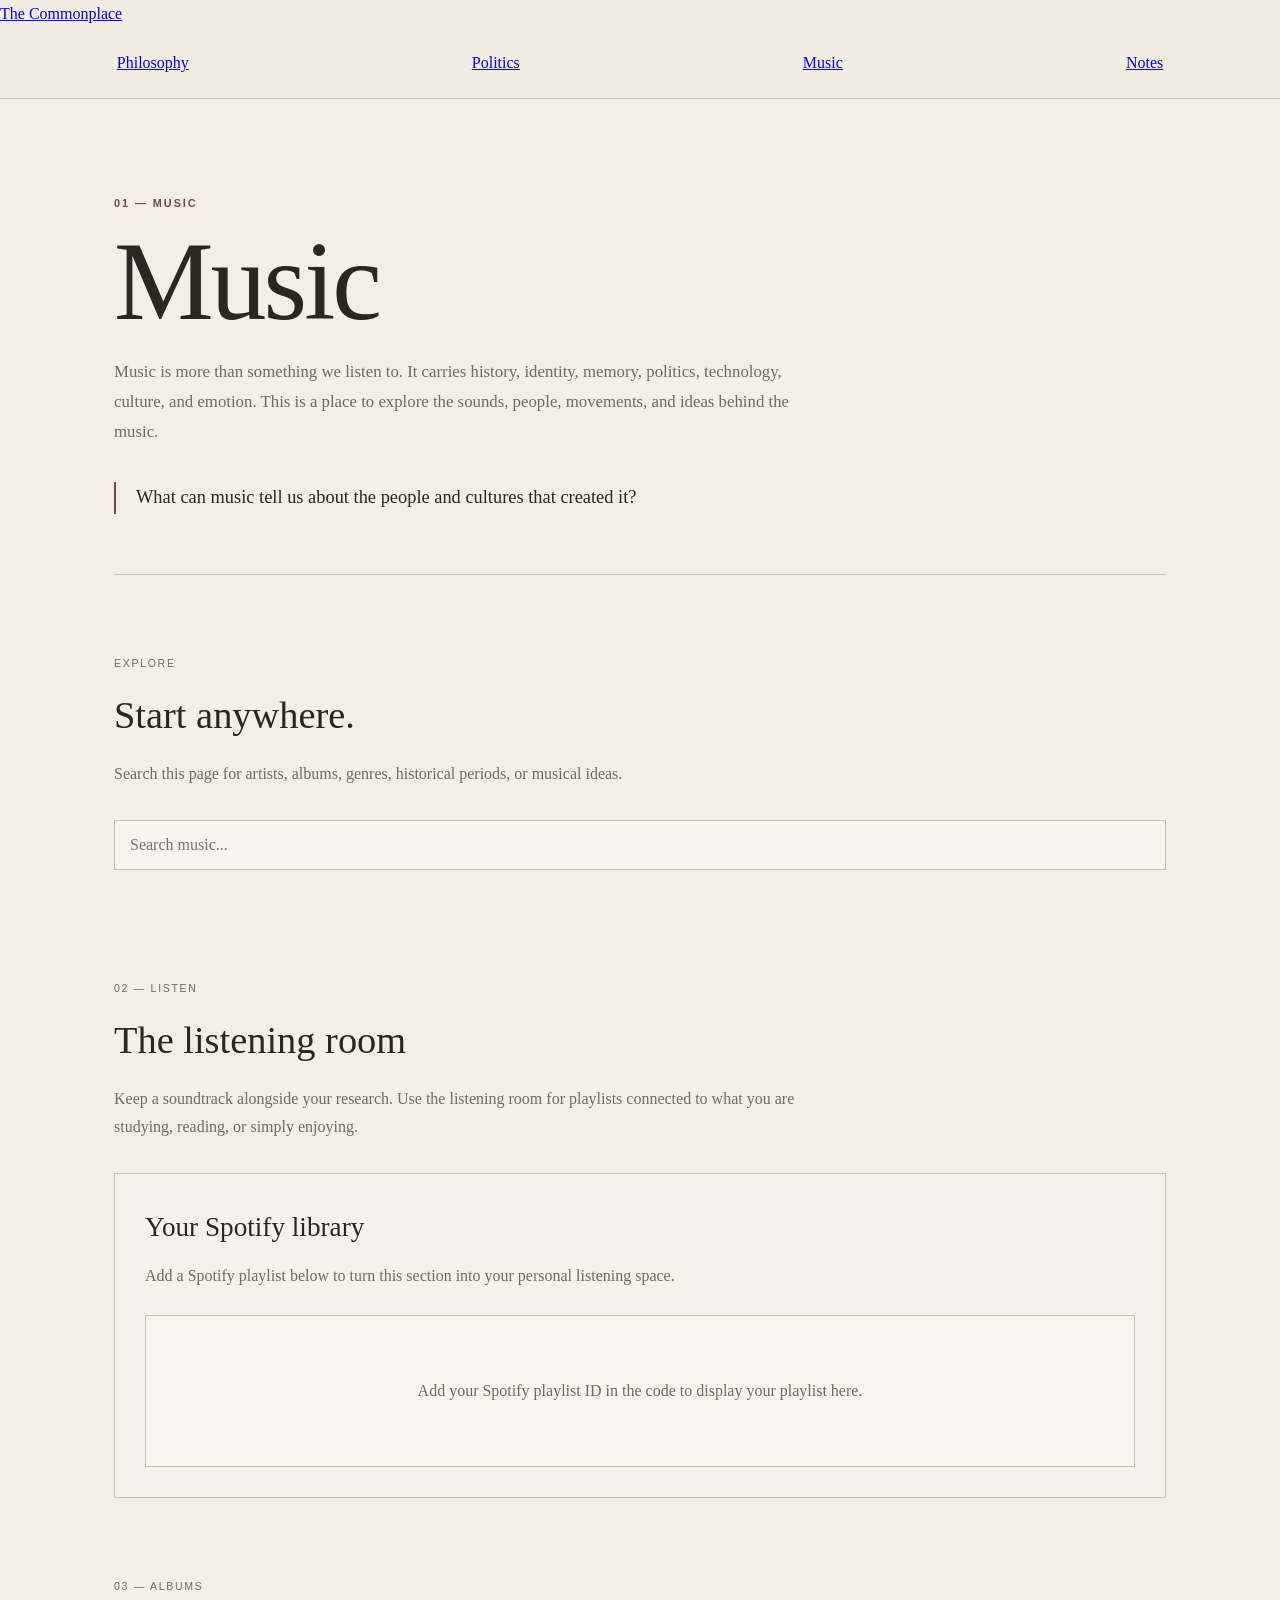
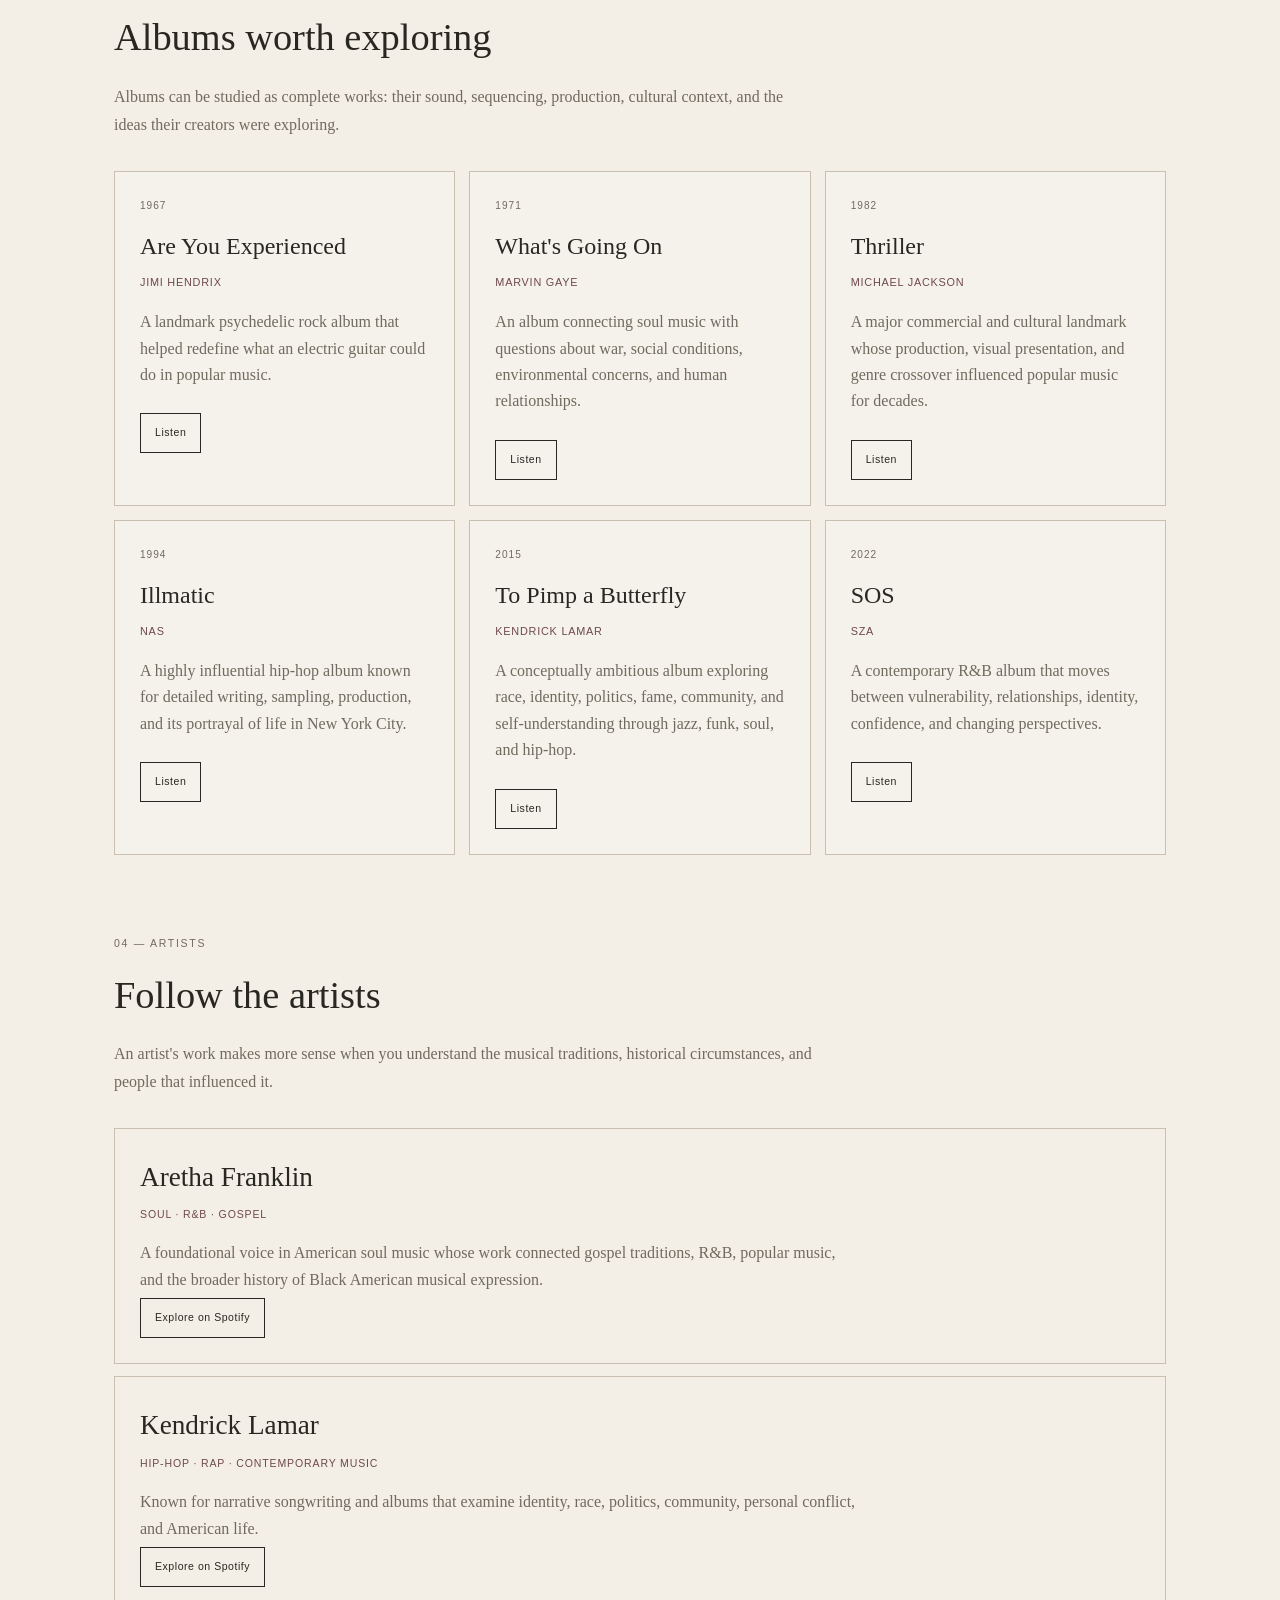
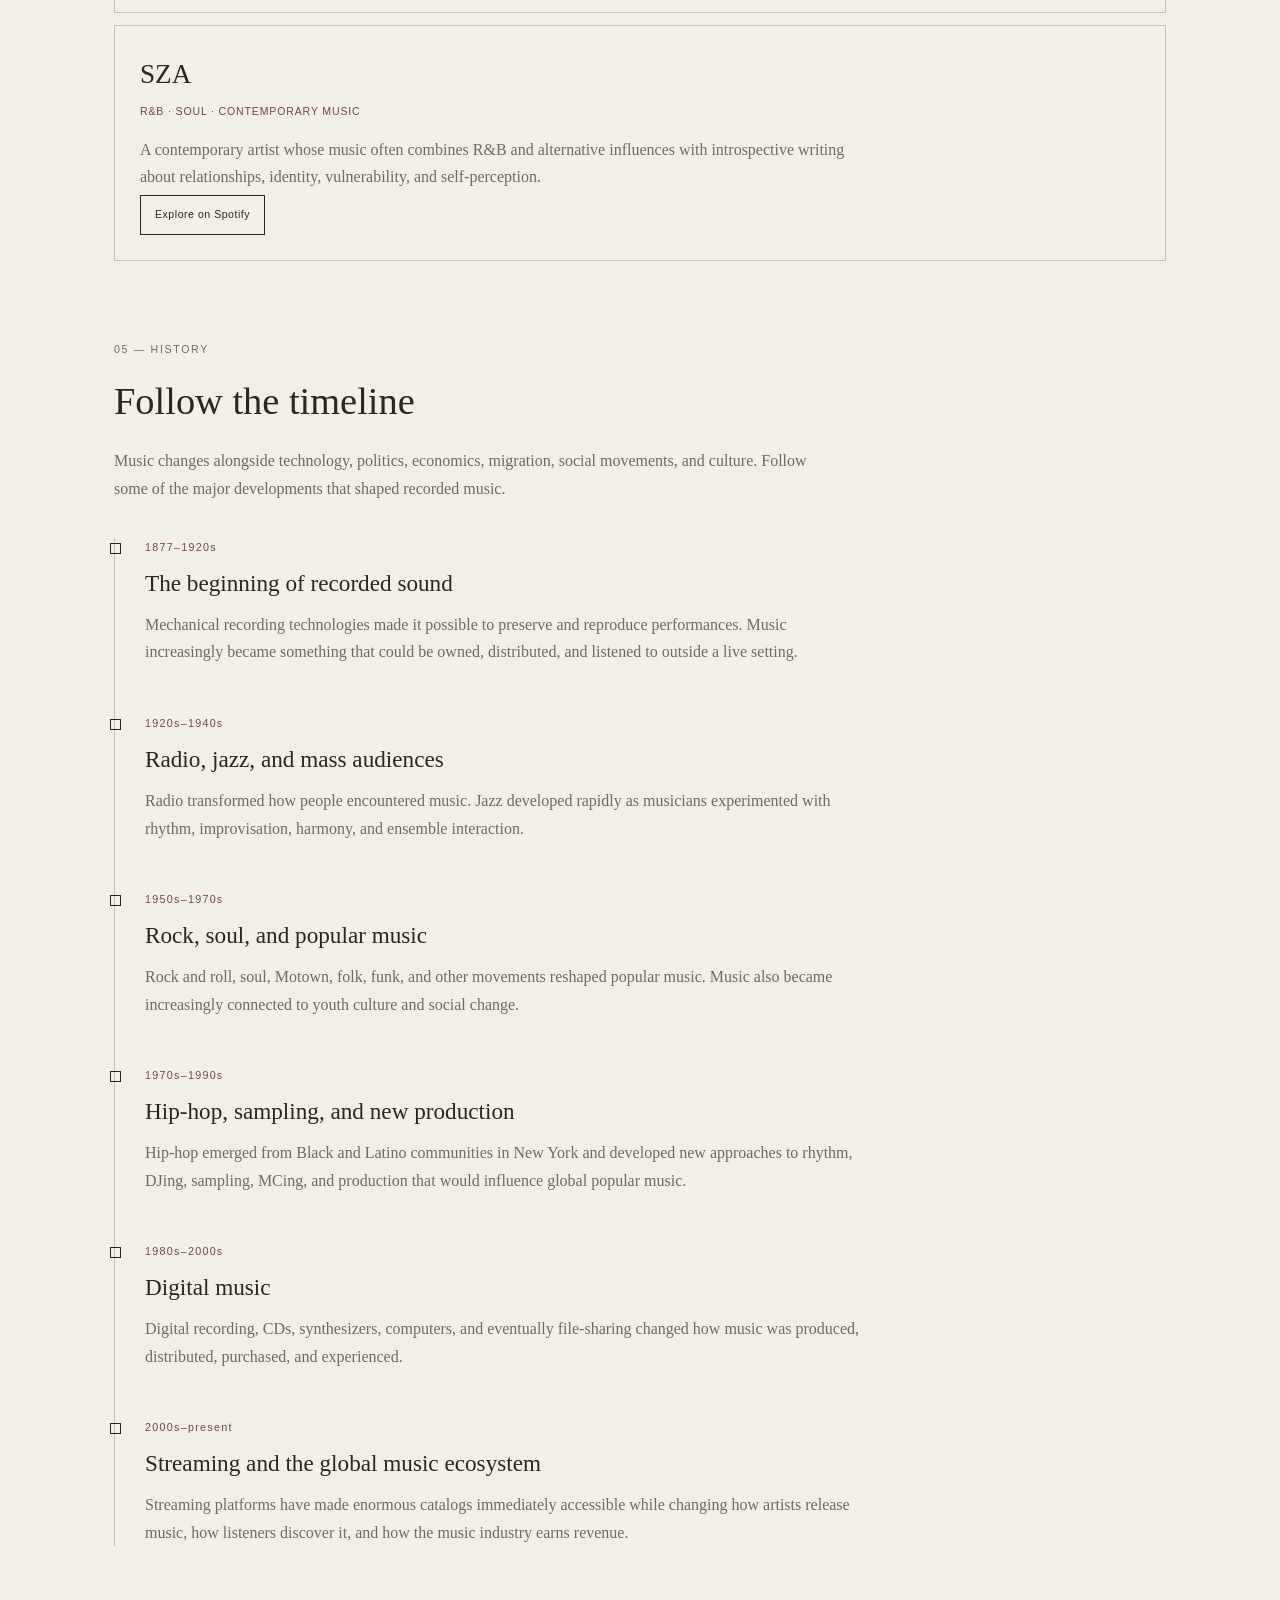
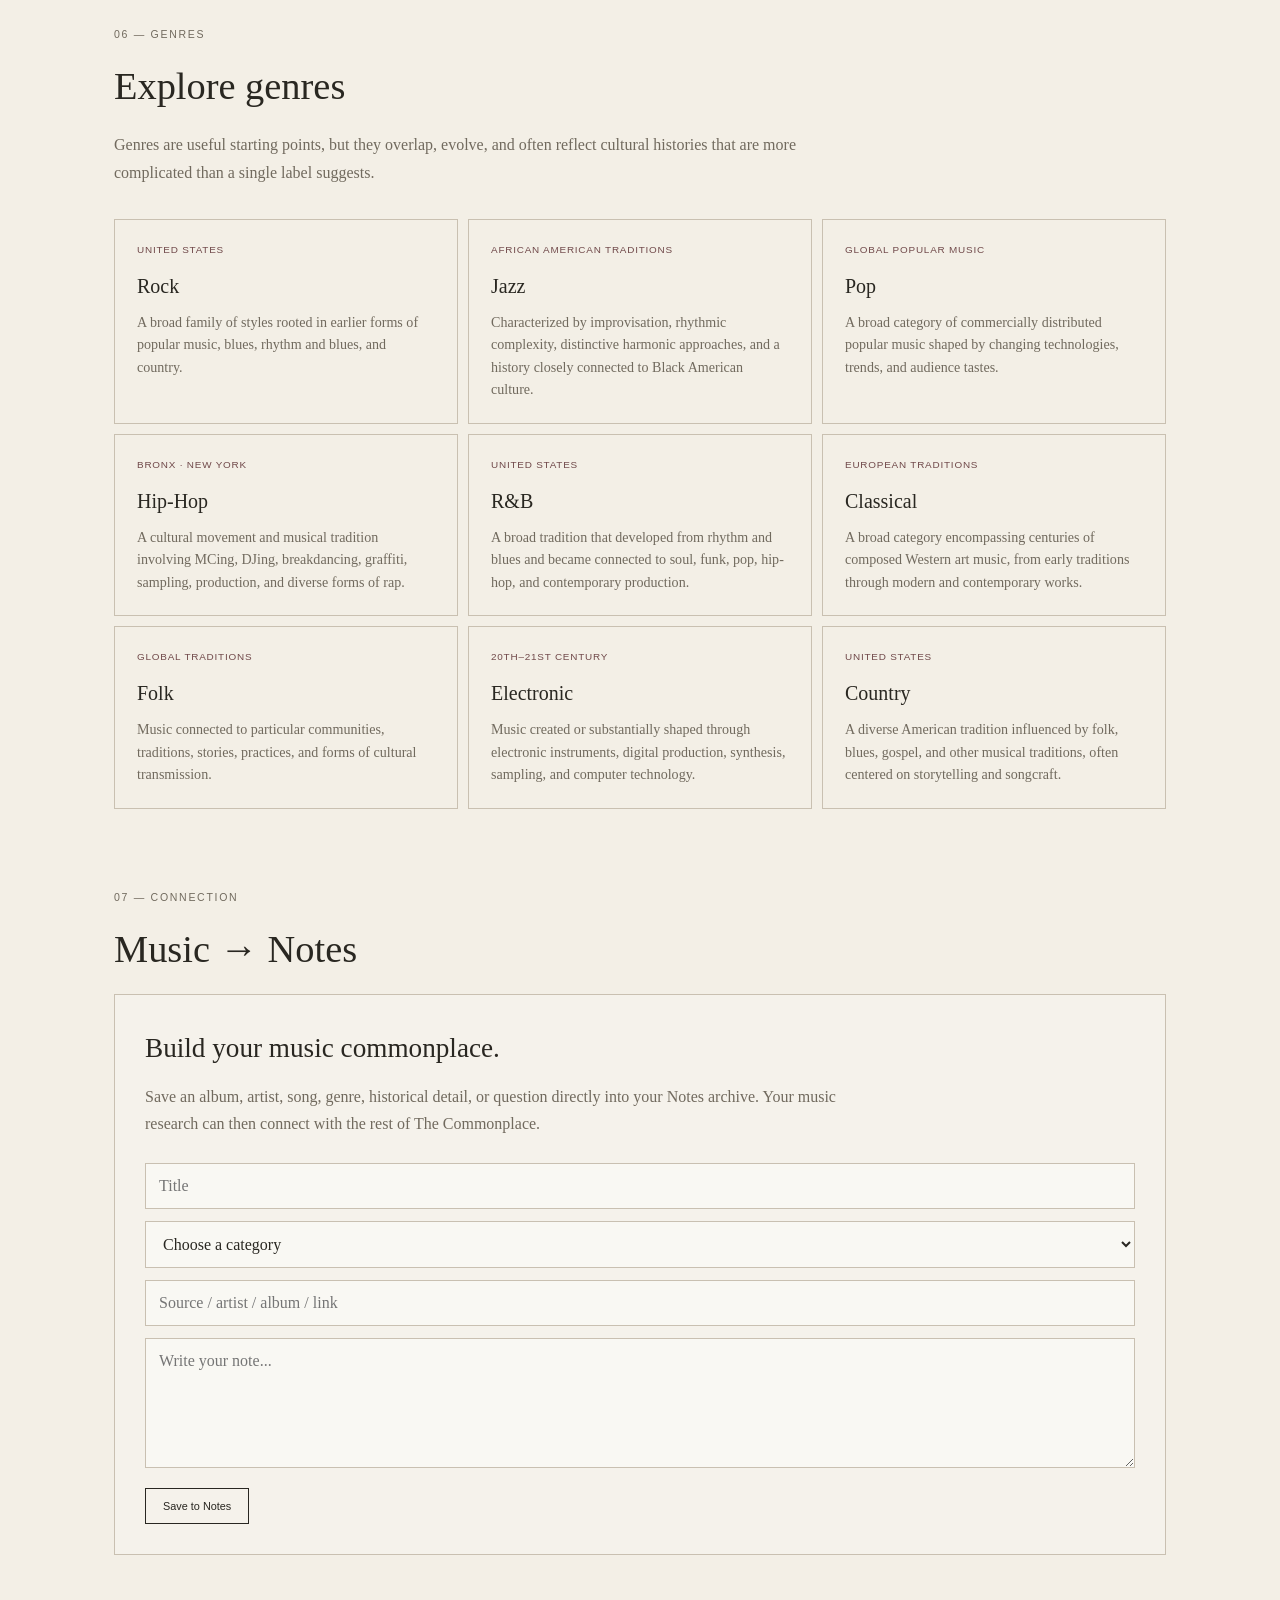
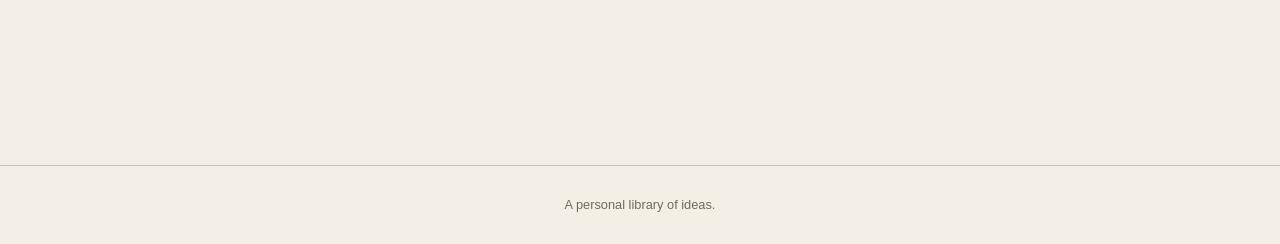
==== commit 473210e9: "Update print statement from 'Hello' to 'Goodbye'" ====
--- a/music.html
+++ b/music.html
@@ -11,833 +11,419 @@
     <style>
 
         /* =========================================
-           MUSIC — VINTAGE RECORD ROOM
+           MUSIC PAGE
            ========================================= */
 
-        :root {
-            --music-paper: #eee0c2;
-            --music-paper-dark: #dfcda9;
-            --music-ink: #302820;
-            --music-muted: #766957;
-            --music-burgundy: #713d3a;
-            --music-line: rgba(67, 50, 35, .28);
-            --music-card: rgba(255, 249, 232, .60);
-        }
-
-
-        /* =========================================
-           PAGE BACKGROUND
-           ========================================= */
-
-        body {
-            background:
-                linear-gradient(
-                    rgba(238,224,194,.84),
-                    rgba(238,224,194,.84)
-                ),
-                url("music-doodles.png")
-                center top / 1100px auto
-                repeat-y;
-
-            background-color: var(--music-paper);
-            color: var(--music-ink);
-        }
-
-
-        /* =========================================
-           HEADER
-           ========================================= */
-
-        .commonplace-header {
-            position: relative;
-            z-index: 10;
-        }
-
-
-        /* =========================================
-           MAIN CONTAINER
-           ========================================= */
-
         .music-page {
-            max-width: 1180px;
+            max-width: 1100px;
             margin: 0 auto;
-            padding: 0 24px 80px;
-        }
-
-
-        /* =========================================
-           HERO
-           ========================================= */
+            padding: 40px 24px 90px;
+        }
+
+        /* HERO */
 
         .music-hero {
-            position: relative;
-
-            min-height: 390px;
-
-            margin: 0 -24px;
-            padding: 65px 35px 55px;
-
+            padding: 55px 0 60px;
+            border-bottom: 1px solid var(--border);
+        }
+
+        .eyebrow {
+            font-family: Arial, sans-serif;
+            font-size: .68rem;
+            letter-spacing: .18em;
+            color: var(--burgundy);
+            margin-bottom: 18px;
+        }
+
+        .music-hero h1 {
+            margin: 0 0 25px;
+            font-size: clamp(3.5rem, 9vw, 7rem);
+            line-height: .9;
+            font-weight: normal;
+        }
+
+        .music-hero p {
+            max-width: 720px;
+            color: var(--muted);
+            line-height: 1.8;
+            font-size: 1.05rem;
+        }
+
+        .hero-question {
+            margin-top: 35px;
+            padding-left: 20px;
+            border-left: 2px solid var(--burgundy);
+            font-size: 1.15rem;
+            line-height: 1.7;
+        }
+
+        /* SECTIONS */
+
+        .music-section {
+            margin: 80px 0;
+        }
+
+        .section-label {
+            font-family: Arial, sans-serif;
+            font-size: .66rem;
+            letter-spacing: .16em;
+            color: var(--muted);
+            margin-bottom: 10px;
+        }
+
+        .music-section h2 {
+            font-size: 2.4rem;
+            font-weight: normal;
+            margin: 0 0 12px;
+        }
+
+        .section-intro {
+            max-width: 700px;
+            color: var(--muted);
+            line-height: 1.75;
+            margin-bottom: 32px;
+        }
+
+        /* SEARCH */
+
+        .music-search {
+            width: 100%;
             box-sizing: border-box;
-
+            padding: 15px;
+            border: 1px solid var(--border);
+            background: rgba(255,255,255,.35);
+            color: var(--ink);
+            font-family: Georgia, "Times New Roman", serif;
+            font-size: 1rem;
+            margin-bottom: 30px;
+        }
+
+        .music-search:focus {
+            outline: 1px solid var(--burgundy);
+        }
+
+        /* LISTENING ROOM */
+
+        .listening-room {
+            border: 1px solid var(--border);
+            padding: 30px;
+            background: rgba(255,255,255,.18);
+        }
+
+        .listening-room h3 {
+            font-size: 1.7rem;
+            font-weight: normal;
+            margin: 0 0 12px;
+        }
+
+        .listening-room p {
+            color: var(--muted);
+            line-height: 1.7;
+            max-width: 700px;
+        }
+
+        .spotify-placeholder {
+            margin-top: 25px;
+            width: 100%;
+            min-height: 152px;
+            border: 1px solid var(--border);
+            background: rgba(255,255,255,.25);
             display: flex;
             align-items: center;
             justify-content: center;
-
             text-align: center;
-
-            overflow: hidden;
-
-            border-bottom:
-                1px solid var(--music-line);
-
-            background:
-                linear-gradient(
-                    rgba(224,202,160,.48),
-                    rgba(224,202,160,.48)
-                ),
-                url("music-doodles.png")
-                center 40% / cover
-                no-repeat;
-        }
-
-
-        .music-hero::after {
-            content: "";
-
-            position: absolute;
-            inset: 0;
-
-            background:
-                radial-gradient(
-                    circle,
-                    transparent 45%,
-                    rgba(73,48,27,.13)
-                );
-
-            pointer-events: none;
-        }
-
-
-        .music-hero-inner {
-            position: relative;
-            z-index: 2;
-
+            box-sizing: border-box;
+            padding: 25px;
+        }
+
+        .spotify-placeholder p {
+            margin: 0;
+        }
+
+        .spotify-placeholder a {
+            color: var(--burgundy);
+        }
+
+        .spotify-embed {
+            width: 100%;
+            height: 352px;
+            border: 0;
+            margin-top: 25px;
+        }
+
+        /* ALBUMS */
+
+        .album-grid {
+            display: grid;
+            grid-template-columns: repeat(3, 1fr);
+            gap: 14px;
+        }
+
+        .album-card {
+            border: 1px solid var(--border);
+            padding: 25px;
+            background: rgba(255,255,255,.18);
+        }
+
+        .album-year {
+            font-family: Arial, sans-serif;
+            font-size: .63rem;
+            letter-spacing: .1em;
+            color: var(--muted);
+            margin-bottom: 12px;
+        }
+
+        .album-card h3 {
+            font-size: 1.5rem;
+            font-weight: normal;
+            margin: 0 0 6px;
+        }
+
+        .album-artist {
+            color: var(--burgundy);
+            font-family: Arial, sans-serif;
+            font-size: .68rem;
+            letter-spacing: .07em;
+            margin-bottom: 18px;
+        }
+
+        .album-card p {
+            color: var(--muted);
+            line-height: 1.65;
+            margin-bottom: 20px;
+        }
+
+        /* ARTISTS */
+
+        .artist-list {
+            display: grid;
+            gap: 12px;
+        }
+
+        .artist {
+            border: 1px solid var(--border);
+            padding: 25px;
+        }
+
+        .artist h3 {
+            font-size: 1.7rem;
+            font-weight: normal;
+            margin: 0 0 6px;
+        }
+
+        .artist-type {
+            color: var(--burgundy);
+            font-family: Arial, sans-serif;
+            font-size: .66rem;
+            letter-spacing: .08em;
+            margin-bottom: 15px;
+        }
+
+        .artist p {
+            color: var(--muted);
+            line-height: 1.7;
             max-width: 720px;
         }
 
-
-        .music-eyebrow,
-        .music-label {
-            font-family: Arial, sans-serif;
-
-            font-size: .66rem;
-
-            letter-spacing: .18em;
-
-            color: var(--music-burgundy);
-        }
-
-
-        .music-eyebrow {
-            margin-bottom: 15px;
-        }
-
-
-        .music-hero h1 {
-            margin: 0 0 15px;
-
-            font-size:
-                clamp(4rem, 10vw, 7rem);
-
-            line-height: .86;
-
-            font-weight: normal;
-
-            color: var(--music-ink);
-        }
-
-
-        .music-hero p {
-            margin: 0;
-
-            font-size: 1.15rem;
-
-            font-style: italic;
-
-            color: var(--music-muted);
-        }
-
-
-        .music-rule {
-            width: 130px;
-            height: 1px;
-
-            margin: 25px auto 0;
-
-            background:
-                var(--music-burgundy);
-
-            position: relative;
-        }
-
-
-        .music-rule::after {
-            content: "♪";
-
-            position: absolute;
-
-            left: 50%;
-            top: -15px;
-
-            transform:
-                translateX(-50%);
-
-            background:
-                var(--music-paper-dark);
-
-            padding: 0 9px;
-
-            color:
-                var(--music-burgundy);
-
-            font-size: 18px;
-        }
-
-
-        /* =========================================
-           SECTIONS
-           ========================================= */
-
-        .music-section {
-            margin: 65px 0;
-        }
-
-
-        .music-section h2 {
-            margin: 7px 0 10px;
-
-            font-size: 2.15rem;
-
-            font-weight: normal;
-        }
-
-
-        .music-intro {
-            max-width: 720px;
-
-            color:
-                var(--music-muted);
-
-            line-height: 1.75;
-
-            margin-bottom: 28px;
-        }
-
-
-        /* =========================================
-           SEARCH
-           ========================================= */
-
-        .music-search {
-            width: 100%;
-
-            box-sizing: border-box;
-
-            padding: 14px 16px;
-
-            border:
-                1px solid var(--music-line);
-
-            background:
-                rgba(255,249,232,.55);
-
-            color:
-                var(--music-ink);
-
-            font-family:
-                Georgia,
-                "Times New Roman",
-                serif;
-
-            font-size: 1rem;
-        }
-
-
-        .music-search:focus {
-            outline:
-                1px solid var(--music-burgundy);
-        }
-
-
-        .search-empty {
-            display: none;
-
-            margin-top: 15px;
-
-            color:
-                var(--music-muted);
-
-            font-style: italic;
-        }
-
-
-        /* =========================================
-           GENERAL CARDS
-           ========================================= */
-
-        .music-card {
-            border:
-                1px solid var(--music-line);
-
-            background:
-                var(--music-card);
-
-            padding: 24px;
-
-            box-sizing: border-box;
-        }
-
-
-        .music-card h3 {
-            margin: 0 0 9px;
-
-            font-size: 1.35rem;
-
-            font-weight: normal;
-        }
-
-
-        .music-card p {
-            color:
-                var(--music-muted);
-
-            line-height: 1.65;
-        }
-
-
-        /* =========================================
-           BUTTONS
-           ========================================= */
+        /* BUTTONS */
 
         .music-button {
             display: inline-block;
-
-            margin-top: 14px;
-
-            padding: 10px 15px;
-
-            border:
-                1px solid var(--music-ink);
-
-            color:
-                var(--music-ink) !important;
-
-            text-decoration:
-                none !important;
-
-            font-family:
-                Arial, sans-serif;
-
-            font-size: .65rem;
-
-            letter-spacing: .08em;
-
-            text-transform: uppercase;
-
-            background:
-                transparent;
-
-            cursor: pointer;
-        }
-
+            margin-top: 5px;
+            padding: 10px 14px;
+            border: 1px solid var(--ink);
+            color: var(--ink) !important;
+            text-decoration: none !important;
+            font-family: Arial, sans-serif;
+            font-size: .66rem;
+            letter-spacing: .05em;
+        }
 
         .music-button:hover {
-            background:
-                var(--music-ink);
-
-            color:
-                var(--music-paper) !important;
-        }
-
-
-        /* =========================================
-           SPOTIFY LISTENING ROOM
-           ========================================= */
-
-        .listening-room {
-            display: grid;
-
-            grid-template-columns:
-                1fr 1fr;
-
-            gap: 18px;
-
-            align-items: stretch;
-        }
-
-
-        .spotify-box {
-            border:
-                1px solid var(--music-line);
-
-            background:
-                rgba(32,29,25,.95);
-
-            padding: 14px;
-
-            min-height: 350px;
-        }
-
-
-        .spotify-box iframe {
-            width: 100%;
-
-            min-height: 352px;
-
-            border: 0;
-
-            border-radius: 8px;
-        }
-
-
-        .spotify-instructions {
-            display: flex;
-
-            flex-direction: column;
-
-            justify-content: center;
-        }
-
-
-        .spotify-instructions h3 {
-            font-size: 1.7rem;
-
+            background: var(--ink);
+            color: var(--cream) !important;
+        }
+
+        /* HISTORY */
+
+        .history {
+            position: relative;
+            margin-top: 35px;
+            padding-left: 30px;
+            border-left: 1px solid var(--border);
+        }
+
+        .history-item {
+            position: relative;
+            margin-bottom: 48px;
+        }
+
+        .history-item::before {
+            content: "";
+            position: absolute;
+            left: -35px;
+            top: 5px;
+            width: 9px;
+            height: 9px;
+            border: 1px solid var(--ink);
+            background: var(--cream);
+        }
+
+        .history-date {
+            font-family: Arial, sans-serif;
+            font-size: .67rem;
+            letter-spacing: .12em;
+            color: var(--burgundy);
+            margin-bottom: 8px;
+        }
+
+        .history-item h3 {
+            font-size: 1.45rem;
             font-weight: normal;
-
-            margin: 0 0 12px;
-        }
-
-
-        .spotify-instructions p {
-            color:
-                var(--music-muted);
-
+            margin: 0 0 8px;
+        }
+
+        .history-item p {
+            color: var(--muted);
             line-height: 1.7;
-        }
-
-
-        .spotify-note {
-            margin-top: 18px;
-
-            padding: 15px;
-
-            border-left:
-                2px solid var(--music-burgundy);
-
-            color:
-                var(--music-muted);
-
-            font-size: .9rem;
-
-            line-height: 1.6;
-        }
-
-
-        /* =========================================
-           ALBUMS
-           ========================================= */
-
-        .album-grid {
-            display: grid;
-
-            grid-template-columns:
-                repeat(3, 1fr);
-
-            gap: 14px;
-        }
-
-
-        .album-card {
-            padding: 0;
-
-            overflow: hidden;
-        }
-
-
-        .album-cover {
-            aspect-ratio: 1;
-
-            background:
-                var(--music-paper-dark);
-
-            display: grid;
-
-            place-items: center;
-
-            border-bottom:
-                1px solid var(--music-line);
-
-            font-size: 3rem;
-
-            color:
-                var(--music-burgundy);
-        }
-
-
-        .album-info {
-            padding: 18px;
-        }
-
-
-        .album-info h3 {
-            margin-bottom: 5px;
-        }
-
-
-        .album-artist {
-            color:
-                var(--music-burgundy);
-
-            font-family:
-                Arial, sans-serif;
-
-            font-size: .67rem;
-
-            letter-spacing: .08em;
-
-            text-transform: uppercase;
-        }
-
-
-        /* =========================================
-           ARTISTS
-           ========================================= */
-
-        .artist-list {
-            display: grid;
-
-            gap: 0;
-
-            border-top:
-                1px solid var(--music-line);
-        }
-
-
-        .artist-row {
-            display: grid;
-
-            grid-template-columns:
-                55px 1fr auto;
-
-            gap: 15px;
-
-            align-items: center;
-
-            padding: 14px 0;
-
-            border-bottom:
-                1px solid var(--music-line);
-        }
-
-
-        .artist-mark {
-            width: 45px;
-            height: 45px;
-
-            border:
-                1px solid var(--music-line);
-
-            border-radius: 50%;
-
-            display: grid;
-
-            place-items: center;
-
-            background:
-                var(--music-paper-dark);
-
-            font-size: 1.15rem;
-        }
-
-
-        .artist-name {
-            font-size: 1.1rem;
-        }
-
-
-        .artist-genre {
-            color:
-                var(--music-muted);
-
-            font-size: .85rem;
-        }
-
-
-        /* =========================================
-           MUSIC HISTORY
-           ========================================= */
-
-        .music-timeline {
-            position: relative;
-
-            border-left:
-                1px solid var(--music-line);
-
-            padding-left: 28px;
-
-            margin-top: 30px;
-        }
-
-
-        .music-era {
-            position: relative;
-
-            margin-bottom: 35px;
-        }
-
-
-        .music-era::before {
-            content: "";
-
-            position: absolute;
-
-            left: -33px;
-            top: 5px;
-
-            width: 8px;
-            height: 8px;
-
-            border:
-                1px solid var(--music-burgundy);
-
-            background:
-                var(--music-paper);
-
-            border-radius: 50%;
-        }
-
-
-        .era-date {
-            font-family:
-                Arial, sans-serif;
-
-            color:
-                var(--music-burgundy);
-
-            font-size: .65rem;
-
-            letter-spacing: .12em;
-
-            margin-bottom: 7px;
-        }
-
-
-        .music-era h3 {
-            margin: 0 0 6px;
-
-            font-size: 1.35rem;
-
-            font-weight: normal;
-        }
-
-
-        .music-era p {
+            max-width: 720px;
             margin: 0;
-
-            max-width: 720px;
-
-            color:
-                var(--music-muted);
-
-            line-height: 1.65;
-        }
-
-
-        /* =========================================
-           GENRES
-           ========================================= */
+        }
+
+        /* GENRES */
 
         .genre-grid {
             display: grid;
-
-            grid-template-columns:
-                repeat(3, 1fr);
-
+            grid-template-columns: repeat(3, 1fr);
             gap: 10px;
         }
 
-
-        .genre {
-            border:
-                1px solid var(--music-line);
-
-            padding: 18px;
-
-            background:
-                rgba(255,249,232,.3);
-
-            text-decoration:
-                none;
-
-            color:
-                var(--music-ink);
-        }
-
-
-        .genre:hover {
-            background:
-                rgba(255,249,232,.7);
-        }
-
-
-        .genre-symbol {
-            display: block;
-
-            color:
-                var(--music-burgundy);
-
-            font-size: 1.3rem;
-
-            margin-bottom: 8px;
-        }
-
-
-        .genre-name {
+        .genre-card {
+            border: 1px solid var(--border);
+            padding: 22px;
+        }
+
+        .genre-card h3 {
+            font-size: 1.25rem;
+            font-weight: normal;
+            margin: 0 0 8px;
+        }
+
+        .genre-card p {
+            color: var(--muted);
+            line-height: 1.6;
+            font-size: .88rem;
+            margin: 0;
+        }
+
+        .genre-origin {
+            font-family: Arial, sans-serif;
+            font-size: .62rem;
+            letter-spacing: .08em;
+            color: var(--burgundy);
+            margin-bottom: 10px;
+        }
+
+        /* MUSIC NOTES */
+
+        .music-notes {
+            border: 1px solid var(--border);
+            padding: 30px;
+            background: rgba(255,255,255,.18);
+        }
+
+        .music-notes h3 {
+            font-size: 1.7rem;
+            font-weight: normal;
+            margin: 0 0 12px;
+        }
+
+        .music-notes p {
+            color: var(--muted);
+            line-height: 1.7;
+            max-width: 700px;
+        }
+
+        .music-notes form {
+            margin-top: 25px;
+        }
+
+        .music-notes input,
+        .music-notes textarea,
+        .music-notes select {
+            width: 100%;
+            box-sizing: border-box;
+            padding: 13px;
+            margin-bottom: 12px;
+            border: 1px solid var(--border);
+            background: rgba(255,255,255,.4);
+            color: var(--ink);
+            font-family: Georgia, "Times New Roman", serif;
             font-size: 1rem;
         }
 
-
-        /* =========================================
-           NOTES
-           ========================================= */
-
-        .music-notes {
-            display: grid;
-
-            grid-template-columns:
-                1fr 1fr;
-
-            gap: 18px;
-        }
-
-
-        .note-form input,
-        .note-form textarea,
-        .note-form select {
-
-            width: 100%;
-
-            box-sizing: border-box;
-
-            margin-top: 8px;
-
-            margin-bottom: 14px;
-
-            padding: 12px;
-
-            border:
-                1px solid var(--music-line);
-
-            background:
-                rgba(255,249,232,.55);
-
-            color:
-                var(--music-ink);
-
-            font-family:
-                Georgia,
-                "Times New Roman",
-                serif;
-        }
-
-
-        .note-form textarea {
+        .music-notes textarea {
             min-height: 130px;
-
             resize: vertical;
         }
 
-
-        .note-form label {
-            font-family:
-                Arial, sans-serif;
-
-            font-size: .63rem;
-
-            letter-spacing: .1em;
-
-            color:
-                var(--music-muted);
-        }
-
-
-        .note-status {
-            margin-top: 12px;
-
-            color:
-                var(--music-burgundy);
-
-            font-size: .85rem;
-        }
-
-
-        /* =========================================
-           MOBILE
-           ========================================= */
+        .music-notes input:focus,
+        .music-notes textarea:focus,
+        .music-notes select:focus {
+            outline: 1px solid var(--burgundy);
+        }
+
+        .music-notes button {
+            padding: 11px 17px;
+            border: 1px solid var(--ink);
+            background: transparent;
+            color: var(--ink);
+            cursor: pointer;
+            font-family: Arial, sans-serif;
+            font-size: .68rem;
+        }
+
+        .music-notes button:hover {
+            background: var(--ink);
+            color: var(--cream);
+        }
+
+        /* MOBILE */
 
         @media (max-width: 800px) {
 
-            .listening-room,
-            .music-notes {
-                grid-template-columns: 1fr;
+            .album-grid {
+                grid-template-columns: 1fr 1fr;
             }
 
-
-            .album-grid {
-                grid-template-columns:
-                    repeat(2, 1fr);
+            .genre-grid {
+                grid-template-columns: 1fr 1fr;
             }
 
-
-            .genre-grid {
-                grid-template-columns:
-                    repeat(2, 1fr);
+        }
+
+        @media (max-width: 600px) {
+
+            .music-page {
+                padding: 25px 16px 60px;
             }
 
-        }
-
-
-        @media (max-width: 600px) {
-
-            .music-page {
-                padding:
-                    0 16px 60px;
+            .music-hero {
+                padding-top: 30px;
             }
-
-
-            .music-hero {
-                margin: 0 -16px;
-
-                padding:
-                    55px 20px 45px;
-            }
-
 
             .album-grid,
             .genre-grid {
                 grid-template-columns: 1fr;
             }
 
-
-            .artist-row {
-                grid-template-columns:
-                    45px 1fr;
+            .music-section {
+                margin: 60px 0;
             }
 
-
-            .artist-row .music-button {
-                grid-column: 2;
-                justify-self: start;
+            .listening-room,
+            .music-notes {
+                padding: 22px;
             }
 
         }
@@ -848,39 +434,17 @@
 
 <body>
 
-
-<!-- =========================================
-     HEADER
-     ========================================= -->
-
 <header class="commonplace-header">
 
-    <a
-        href="index.html"
-        class="commonplace-logo"
-    >
+    <a href="index.html" class="commonplace-logo">
         The Commonplace
     </a>
 
-
     <nav class="commonplace-nav">
-
-        <a href="philosophy.html">
-            Philosophy
-        </a>
-
-        <a href="politics.html">
-            Politics
-        </a>
-
-        <a href="music.html">
-            Music
-        </a>
-
-        <a href="notes.html">
-            Notes
-        </a>
-
+        <a href="philosophy.html">Philosophy</a>
+        <a href="politics.html">Politics</a>
+        <a href="music.html">Music</a>
+        <a href="notes.html">Notes</a>
     </nav>
 
 </header>
@@ -889,16 +453,14 @@
 <main class="music-page">
 
 
-<!-- =========================================
-     HERO
-     ========================================= -->
-
-<section class="music-hero">
-
-    <div class="music-hero-inner">
-
-        <div class="music-eyebrow">
-            03 — MUSIC
+    <!-- =====================================
+         HERO
+         ===================================== -->
+
+    <section class="music-hero">
+
+        <div class="eyebrow">
+            01 — MUSIC
         </div>
 
         <h1>
@@ -906,829 +468,907 @@
         </h1>
 
         <p>
-            Records, songs, sounds, and the stories behind them.
+            Music is more than something we listen to. It carries
+            history, identity, memory, politics, technology, culture,
+            and emotion. This is a place to explore the sounds,
+            people, movements, and ideas behind the music.
         </p>
 
-        <div class="music-rule"></div>
-
-    </div>
-
-</section>
-
-
-<!-- =========================================
-     SEARCH
-     ========================================= -->
-
-<section class="music-section">
-
-    <div class="music-label">
-        THE LISTENING LIBRARY
-    </div>
-
-    <h2>
-        Find something to listen to.
-    </h2>
-
-    <p class="music-intro">
-        Search the music archive by artist, album, genre,
-        era, or idea.
-    </p>
-
-    <input
-        id="musicSearch"
-        class="music-search"
-        type="search"
-        placeholder="Search the music archive..."
-        oninput="searchMusic()"
+        <div class="hero-question">
+            What can music tell us about the people and cultures
+            that created it?
+        </div>
+
+    </section>
+
+
+    <!-- =====================================
+         SEARCH
+         ===================================== -->
+
+    <section class="music-section">
+
+        <div class="section-label">
+            EXPLORE
+        </div>
+
+        <h2>
+            Start anywhere.
+        </h2>
+
+        <p class="section-intro">
+            Search this page for artists, albums, genres, historical
+            periods, or musical ideas.
+        </p>
+
+        <input
+            class="music-search"
+            id="musicSearch"
+            type="search"
+            placeholder="Search music..."
+            oninput="searchMusic()"
+        >
+
+    </section>
+
+
+    <!-- =====================================
+         LISTENING ROOM
+         ===================================== -->
+
+    <section
+        class="music-section"
+        id="listening"
     >
 
-    <div
-        id="searchEmpty"
-        class="search-empty"
+        <div class="section-label">
+            02 — LISTEN
+        </div>
+
+        <h2>
+            The listening room
+        </h2>
+
+        <p class="section-intro">
+            Keep a soundtrack alongside your research. Use the
+            listening room for playlists connected to what you are
+            studying, reading, or simply enjoying.
+        </p>
+
+
+        <div class="listening-room">
+
+            <h3>
+                Your Spotify library
+            </h3>
+
+            <p>
+                Add a Spotify playlist below to turn this section
+                into your personal listening space.
+            </p>
+
+
+            <!--
+                Replace YOUR_PLAYLIST_ID with the ID from your
+                Spotify playlist.
+
+                Example:
+                https://open.spotify.com/playlist/37i9dQZF...
+            -->
+
+            <div
+                class="spotify-placeholder"
+                id="spotifyPlaceholder"
+            >
+
+                <p>
+                    Add your Spotify playlist ID in the code to
+                    display your playlist here.
+                </p>
+
+            </div>
+
+        </div>
+
+    </section>
+
+
+    <!-- =====================================
+         ALBUMS
+         ===================================== -->
+
+    <section
+        class="music-section"
+        id="albums"
     >
-        Nothing here matches that search.
-    </div>
-
-</section>
-
-
-<!-- =========================================
-     SPOTIFY
-     ========================================= -->
-
-<section
-    class="music-section"
-    id="listening-room"
->
-
-    <div class="music-label">
-        THE LISTENING ROOM
-    </div>
-
-    <h2>
-        Listen on Spotify
-    </h2>
-
-    <p class="music-intro">
-        Put your playlists, albums, or favorite records here.
-    </p>
-
-
-    <div class="listening-room">
-
-
-        <div class="spotify-box">
-
-            <!--
-                REPLACE THE EMBED URL BELOW
-                WITH YOUR SPOTIFY PLAYLIST EMBED.
-            -->
-
-            <iframe
-                src="https://open.spotify.com/embed/playlist/YOUR_PLAYLIST_ID"
-                allow="autoplay; clipboard-write; encrypted-media; fullscreen; picture-in-picture"
-                loading="lazy"
-            >
-            </iframe>
-
+
+        <div class="section-label">
+            03 — ALBUMS
         </div>
 
-
-        <div class="music-card spotify-instructions">
-
-            <h3>
-                Your listening room
-            </h3>
-
-            <p>
-                This is the place for the music you're currently
-                listening to, studying, collecting, or simply
-                returning to.
-            </p>
-
-            <div class="spotify-note">
-                Spotify can be embedded directly into this page.
-                You only need to replace the playlist ID in the
-                iframe above.
-            </div>
-
-            <a
-                class="music-button"
-                href="https://open.spotify.com/"
-                target="_blank"
-                rel="noopener"
-            >
-                Open Spotify →
-            </a>
-
-        </div>
-
-    </div>
-
-</section>
-
-
-<!-- =========================================
-     ALBUMS
-     ========================================= -->
-
-<section
-    class="music-section"
-    id="albums"
->
-
-    <div class="music-label">
-        RECORD COLLECTION
-    </div>
-
-    <h2>
-        Albums & records
-    </h2>
-
-    <p class="music-intro">
-        A growing collection of albums worth remembering.
-    </p>
-
-
-    <div class="album-grid">
-
-
-        <article class="music-card album-card searchable-music">
-
-            <div class="album-cover">
-                ◉
-            </div>
-
-            <div class="album-info">
+        <h2>
+            Albums worth exploring
+        </h2>
+
+        <p class="section-intro">
+            Albums can be studied as complete works: their sound,
+            sequencing, production, cultural context, and the ideas
+            their creators were exploring.
+        </p>
+
+
+        <div class="album-grid">
+
+
+            <article class="album-card searchable">
+
+                <div class="album-year">
+                    1967
+                </div>
+
+                <h3>
+                    Are You Experienced
+                </h3>
 
                 <div class="album-artist">
-                    Add an artist
-                </div>
-
-                <h3>
-                    Your first record
-                </h3>
-
-                <p>
-                    Add an album here when you find one
-                    worth keeping in the archive.
+                    JIMI HENDRIX
+                </div>
+
+                <p>
+                    A landmark psychedelic rock album that helped
+                    redefine what an electric guitar could do in
+                    popular music.
                 </p>
 
                 <a
                     class="music-button"
-                    href="https://open.spotify.com/"
+                    href="https://open.spotify.com/search/Are%20You%20Experienced%20Jimi%20Hendrix"
                     target="_blank"
-                    rel="noopener"
+                    rel="noopener noreferrer"
                 >
-                    Spotify →
+                    Listen
                 </a>
 
-            </div>
-
-        </article>
-
-
-        <article class="music-card album-card searchable-music">
-
-            <div class="album-cover">
-                ♫
-            </div>
-
-            <div class="album-info">
+            </article>
+
+
+            <article class="album-card searchable">
+
+                <div class="album-year">
+                    1971
+                </div>
+
+                <h3>
+                    What's Going On
+                </h3>
 
                 <div class="album-artist">
-                    Add an artist
-                </div>
-
-                <h3>
-                    Another record
-                </h3>
-
-                <p>
-                    Keep notes about why this album matters
-                    to you.
+                    MARVIN GAYE
+                </div>
+
+                <p>
+                    An album connecting soul music with questions
+                    about war, social conditions, environmental
+                    concerns, and human relationships.
                 </p>
 
                 <a
                     class="music-button"
-                    href="https://open.spotify.com/"
+                    href="https://open.spotify.com/search/What%27s%20Going%20On%20Marvin%20Gaye"
                     target="_blank"
-                    rel="noopener"
+                    rel="noopener noreferrer"
                 >
-                    Spotify →
+                    Listen
                 </a>
 
-            </div>
-
-        </article>
-
-
-        <article class="music-card album-card searchable-music">
-
-            <div class="album-cover">
-                ♪
-            </div>
-
-            <div class="album-info">
+            </article>
+
+
+            <article class="album-card searchable">
+
+                <div class="album-year">
+                    1982
+                </div>
+
+                <h3>
+                    Thriller
+                </h3>
 
                 <div class="album-artist">
-                    Add an artist
-                </div>
-
-                <h3>
-                    A record to revisit
-                </h3>
-
-                <p>
-                    Use this space for albums you want
-                    to return to.
+                    MICHAEL JACKSON
+                </div>
+
+                <p>
+                    A major commercial and cultural landmark whose
+                    production, visual presentation, and genre
+                    crossover influenced popular music for decades.
                 </p>
 
                 <a
                     class="music-button"
-                    href="https://open.spotify.com/"
+                    href="https://open.spotify.com/search/Thriller%20Michael%20Jackson"
                     target="_blank"
-                    rel="noopener"
+                    rel="noopener noreferrer"
                 >
-                    Spotify →
+                    Listen
                 </a>
 
-            </div>
-
-        </article>
-
-
-    </div>
-
-</section>
-
-
-<!-- =========================================
-     ARTISTS
-     ========================================= -->
-
-<section
-    class="music-section"
-    id="artists"
->
-
-    <div class="music-label">
-        ARTISTS
-    </div>
-
-    <h2>
-        Artists
-    </h2>
-
-    <p class="music-intro">
-        Keep track of artists whose work you want to explore.
-    </p>
-
-
-    <div class="artist-list">
-
-
-        <article class="artist-row searchable-music">
-
-            <div class="artist-mark">
-                ♪
-            </div>
-
-            <div>
-
-                <div class="artist-name">
+            </article>
+
+
+            <article class="album-card searchable">
+
+                <div class="album-year">
+                    1994
+                </div>
+
+                <h3>
+                    Illmatic
+                </h3>
+
+                <div class="album-artist">
+                    NAS
+                </div>
+
+                <p>
+                    A highly influential hip-hop album known for
+                    detailed writing, sampling, production, and its
+                    portrayal of life in New York City.
+                </p>
+
+                <a
+                    class="music-button"
+                    href="https://open.spotify.com/search/Illmatic%20Nas"
+                    target="_blank"
+                    rel="noopener noreferrer"
+                >
+                    Listen
+                </a>
+
+            </article>
+
+
+            <article class="album-card searchable">
+
+                <div class="album-year">
+                    2015
+                </div>
+
+                <h3>
+                    To Pimp a Butterfly
+                </h3>
+
+                <div class="album-artist">
+                    KENDRICK LAMAR
+                </div>
+
+                <p>
+                    A conceptually ambitious album exploring race,
+                    identity, politics, fame, community, and
+                    self-understanding through jazz, funk, soul,
+                    and hip-hop.
+                </p>
+
+                <a
+                    class="music-button"
+                    href="https://open.spotify.com/search/To%20Pimp%20a%20Butterfly%20Kendrick%20Lamar"
+                    target="_blank"
+                    rel="noopener noreferrer"
+                >
+                    Listen
+                </a>
+
+            </article>
+
+
+            <article class="album-card searchable">
+
+                <div class="album-year">
+                    2022
+                </div>
+
+                <h3>
+                    SOS
+                </h3>
+
+                <div class="album-artist">
+                    SZA
+                </div>
+
+                <p>
+                    A contemporary R&B album that moves between
+                    vulnerability, relationships, identity, confidence,
+                    and changing perspectives.
+                </p>
+
+                <a
+                    class="music-button"
+                    href="https://open.spotify.com/search/SOS%20SZA"
+                    target="_blank"
+                    rel="noopener noreferrer"
+                >
+                    Listen
+                </a>
+
+            </article>
+
+        </div>
+
+    </section>
+
+
+    <!-- =====================================
+         ARTISTS
+         ===================================== -->
+
+    <section
+        class="music-section"
+        id="artists"
+    >
+
+        <div class="section-label">
+            04 — ARTISTS
+        </div>
+
+        <h2>
+            Follow the artists
+        </h2>
+
+        <p class="section-intro">
+            An artist's work makes more sense when you understand
+            the musical traditions, historical circumstances, and
+            people that influenced it.
+        </p>
+
+
+        <div class="artist-list">
+
+
+            <article class="artist searchable">
+
+                <h3>
                     Aretha Franklin
-                </div>
-
-                <div class="artist-genre">
-                    Soul · R&B
-                </div>
-
-            </div>
-
-            <a
-                class="music-button"
-                href="https://open.spotify.com/search/Aretha%20Franklin"
-                target="_blank"
-                rel="noopener"
-            >
-                Spotify →
-            </a>
-
-        </article>
-
-
-        <article class="artist-row searchable-music">
-
-            <div class="artist-mark">
-                ♫
-            </div>
-
-            <div>
-
-                <div class="artist-name">
+                </h3>
+
+                <div class="artist-type">
+                    SOUL · R&B · GOSPEL
+                </div>
+
+                <p>
+                    A foundational voice in American soul music whose
+                    work connected gospel traditions, R&B, popular
+                    music, and the broader history of Black American
+                    musical expression.
+                </p>
+
+                <a
+                    class="music-button"
+                    href="https://open.spotify.com/search/Aretha%20Franklin"
+                    target="_blank"
+                    rel="noopener noreferrer"
+                >
+                    Explore on Spotify
+                </a>
+
+            </article>
+
+
+            <article class="artist searchable">
+
+                <h3>
                     Kendrick Lamar
-                </div>
-
-                <div class="artist-genre">
+                </h3>
+
+                <div class="artist-type">
+                    HIP-HOP · RAP · CONTEMPORARY MUSIC
+                </div>
+
+                <p>
+                    Known for narrative songwriting and albums that
+                    examine identity, race, politics, community,
+                    personal conflict, and American life.
+                </p>
+
+                <a
+                    class="music-button"
+                    href="https://open.spotify.com/search/Kendrick%20Lamar"
+                    target="_blank"
+                    rel="noopener noreferrer"
+                >
+                    Explore on Spotify
+                </a>
+
+            </article>
+
+
+            <article class="artist searchable">
+
+                <h3>
+                    SZA
+                </h3>
+
+                <div class="artist-type">
+                    R&B · SOUL · CONTEMPORARY MUSIC
+                </div>
+
+                <p>
+                    A contemporary artist whose music often combines
+                    R&B and alternative influences with introspective
+                    writing about relationships, identity, vulnerability,
+                    and self-perception.
+                </p>
+
+                <a
+                    class="music-button"
+                    href="https://open.spotify.com/search/SZA"
+                    target="_blank"
+                    rel="noopener noreferrer"
+                >
+                    Explore on Spotify
+                </a>
+
+            </article>
+
+
+        </div>
+
+    </section>
+
+
+    <!-- =====================================
+         MUSIC HISTORY
+         ===================================== -->
+
+    <section
+        class="music-section"
+        id="history"
+    >
+
+        <div class="section-label">
+            05 — HISTORY
+        </div>
+
+        <h2>
+            Follow the timeline
+        </h2>
+
+        <p class="section-intro">
+            Music changes alongside technology, politics, economics,
+            migration, social movements, and culture. Follow some
+            of the major developments that shaped recorded music.
+        </p>
+
+
+        <div class="history">
+
+
+            <article class="history-item searchable">
+
+                <div class="history-date">
+                    1877–1920s
+                </div>
+
+                <h3>
+                    The beginning of recorded sound
+                </h3>
+
+                <p>
+                    Mechanical recording technologies made it possible
+                    to preserve and reproduce performances. Music
+                    increasingly became something that could be owned,
+                    distributed, and listened to outside a live setting.
+                </p>
+
+            </article>
+
+
+            <article class="history-item searchable">
+
+                <div class="history-date">
+                    1920s–1940s
+                </div>
+
+                <h3>
+                    Radio, jazz, and mass audiences
+                </h3>
+
+                <p>
+                    Radio transformed how people encountered music.
+                    Jazz developed rapidly as musicians experimented
+                    with rhythm, improvisation, harmony, and ensemble
+                    interaction.
+                </p>
+
+            </article>
+
+
+            <article class="history-item searchable">
+
+                <div class="history-date">
+                    1950s–1970s
+                </div>
+
+                <h3>
+                    Rock, soul, and popular music
+                </h3>
+
+                <p>
+                    Rock and roll, soul, Motown, folk, funk, and other
+                    movements reshaped popular music. Music also became
+                    increasingly connected to youth culture and social
+                    change.
+                </p>
+
+            </article>
+
+
+            <article class="history-item searchable">
+
+                <div class="history-date">
+                    1970s–1990s
+                </div>
+
+                <h3>
+                    Hip-hop, sampling, and new production
+                </h3>
+
+                <p>
+                    Hip-hop emerged from Black and Latino communities
+                    in New York and developed new approaches to rhythm,
+                    DJing, sampling, MCing, and production that would
+                    influence global popular music.
+                </p>
+
+            </article>
+
+
+            <article class="history-item searchable">
+
+                <div class="history-date">
+                    1980s–2000s
+                </div>
+
+                <h3>
+                    Digital music
+                </h3>
+
+                <p>
+                    Digital recording, CDs, synthesizers, computers,
+                    and eventually file-sharing changed how music was
+                    produced, distributed, purchased, and experienced.
+                </p>
+
+            </article>
+
+
+            <article class="history-item searchable">
+
+                <div class="history-date">
+                    2000s–present
+                </div>
+
+                <h3>
+                    Streaming and the global music ecosystem
+                </h3>
+
+                <p>
+                    Streaming platforms have made enormous catalogs
+                    immediately accessible while changing how artists
+                    release music, how listeners discover it, and how
+                    the music industry earns revenue.
+                </p>
+
+            </article>
+
+
+        </div>
+
+    </section>
+
+
+    <!-- =====================================
+         GENRES
+         ===================================== -->
+
+    <section
+        class="music-section"
+        id="genres"
+    >
+
+        <div class="section-label">
+            06 — GENRES
+        </div>
+
+        <h2>
+            Explore genres
+        </h2>
+
+        <p class="section-intro">
+            Genres are useful starting points, but they overlap,
+            evolve, and often reflect cultural histories that are
+            more complicated than a single label suggests.
+        </p>
+
+
+        <div class="genre-grid">
+
+
+            <article class="genre-card searchable">
+
+                <div class="genre-origin">
+                    UNITED STATES
+                </div>
+
+                <h3>
+                    Rock
+                </h3>
+
+                <p>
+                    A broad family of styles rooted in earlier forms
+                    of popular music, blues, rhythm and blues, and
+                    country.
+                </p>
+
+            </article>
+
+
+            <article class="genre-card searchable">
+
+                <div class="genre-origin">
+                    AFRICAN AMERICAN TRADITIONS
+                </div>
+
+                <h3>
+                    Jazz
+                </h3>
+
+                <p>
+                    Characterized by improvisation, rhythmic complexity,
+                    distinctive harmonic approaches, and a history
+                    closely connected to Black American culture.
+                </p>
+
+            </article>
+
+
+            <article class="genre-card searchable">
+
+                <div class="genre-origin">
+                    GLOBAL POPULAR MUSIC
+                </div>
+
+                <h3>
+                    Pop
+                </h3>
+
+                <p>
+                    A broad category of commercially distributed
+                    popular music shaped by changing technologies,
+                    trends, and audience tastes.
+                </p>
+
+            </article>
+
+
+            <article class="genre-card searchable">
+
+                <div class="genre-origin">
+                    BRONX · NEW YORK
+                </div>
+
+                <h3>
                     Hip-Hop
-                </div>
-
-            </div>
-
-            <a
-                class="music-button"
-                href="https://open.spotify.com/search/Kendrick%20Lamar"
-                target="_blank"
-                rel="noopener"
-            >
-                Spotify →
-            </a>
-
-        </article>
-
-
-        <article class="artist-row searchable-music">
-
-            <div class="artist-mark">
-                ♪
-            </div>
-
-            <div>
-
-                <div class="artist-name">
-                    SZA
-                </div>
-
-                <div class="artist-genre">
+                </h3>
+
+                <p>
+                    A cultural movement and musical tradition involving
+                    MCing, DJing, breakdancing, graffiti, sampling,
+                    production, and diverse forms of rap.
+                </p>
+
+            </article>
+
+
+            <article class="genre-card searchable">
+
+                <div class="genre-origin">
+                    UNITED STATES
+                </div>
+
+                <h3>
                     R&B
-                </div>
-
-            </div>
-
-            <a
-                class="music-button"
-                href="https://open.spotify.com/search/SZA"
-                target="_blank"
-                rel="noopener"
-            >
-                Spotify →
-            </a>
-
-        </article>
-
-
-    </div>
-
-</section>
-
-
-<!-- =========================================
-     MUSIC HISTORY
-     ========================================= -->
-
-<section
-    class="music-section"
-    id="history"
->
-
-    <div class="music-label">
-        MUSIC HISTORY
-    </div>
-
-    <h2>
-        A timeline of sound
-    </h2>
-
-    <p class="music-intro">
-        Recording technology, social change, migration,
-        politics, and culture all changed the way music was
-        made and heard.
-    </p>
-
-
-    <div class="music-timeline">
-
-
-        <article class="music-era searchable-music">
-
-            <div class="era-date">
-                1877–1920s
-            </div>
+                </h3>
+
+                <p>
+                    A broad tradition that developed from rhythm and
+                    blues and became connected to soul, funk, pop,
+                    hip-hop, and contemporary production.
+                </p>
+
+            </article>
+
+
+            <article class="genre-card searchable">
+
+                <div class="genre-origin">
+                    EUROPEAN TRADITIONS
+                </div>
+
+                <h3>
+                    Classical
+                </h3>
+
+                <p>
+                    A broad category encompassing centuries of
+                    composed Western art music, from early traditions
+                    through modern and contemporary works.
+                </p>
+
+            </article>
+
+
+            <article class="genre-card searchable">
+
+                <div class="genre-origin">
+                    GLOBAL TRADITIONS
+                </div>
+
+                <h3>
+                    Folk
+                </h3>
+
+                <p>
+                    Music connected to particular communities,
+                    traditions, stories, practices, and forms of
+                    cultural transmission.
+                </p>
+
+            </article>
+
+
+            <article class="genre-card searchable">
+
+                <div class="genre-origin">
+                    20TH–21ST CENTURY
+                </div>
+
+                <h3>
+                    Electronic
+                </h3>
+
+                <p>
+                    Music created or substantially shaped through
+                    electronic instruments, digital production,
+                    synthesis, sampling, and computer technology.
+                </p>
+
+            </article>
+
+
+            <article class="genre-card searchable">
+
+                <div class="genre-origin">
+                    UNITED STATES
+                </div>
+
+                <h3>
+                    Country
+                </h3>
+
+                <p>
+                    A diverse American tradition influenced by folk,
+                    blues, gospel, and other musical traditions, often
+                    centered on storytelling and songcraft.
+                </p>
+
+            </article>
+
+
+        </div>
+
+    </section>
+
+
+    <!-- =====================================
+         MUSIC NOTES
+         ===================================== -->
+
+    <section
+        class="music-section"
+        id="notes"
+    >
+
+        <div class="section-label">
+            07 — CONNECTION
+        </div>
+
+        <h2>
+            Music → Notes
+        </h2>
+
+        <div class="music-notes">
 
             <h3>
-                Early recording
+                Build your music commonplace.
             </h3>
 
             <p>
-                Mechanical recording transformed music from
-                something primarily experienced in person into
-                something that could be stored and replayed.
+                Save an album, artist, song, genre, historical detail,
+                or question directly into your Notes archive. Your
+                music research can then connect with the rest of
+                The Commonplace.
             </p>
 
-        </article>
-
-
-        <article class="music-era searchable-music">
-
-            <div class="era-date">
-                1920s–1940s
-            </div>
-
-            <h3>
-                Jazz & the radio age
-            </h3>
-
-            <p>
-                Jazz developed alongside new recording and
-                broadcasting technologies, while radio brought
-                music into homes on a mass scale.
-            </p>
-
-        </article>
-
-
-        <article class="music-era searchable-music">
-
-            <div class="era-date">
-                1950s–1970s
-            </div>
-
-            <h3>
-                Rock & popular music
-            </h3>
-
-            <p>
-                Rock and roll, soul, folk, funk, and other
-                movements reshaped youth culture, recording,
-                performance, and popular identity.
-            </p>
-
-        </article>
-
-
-        <article class="music-era searchable-music">
-
-            <div class="era-date">
-                1970s–1990s
-            </div>
-
-            <h3>
-                Hip-hop & sampling
-            </h3>
-
-            <p>
-                Hip-hop developed new approaches to rhythm,
-                DJing, sampling, storytelling, production,
-                and community expression.
-            </p>
-
-        </article>
-
-
-        <article class="music-era searchable-music">
-
-            <div class="era-date">
-                2000s–present
-            </div>
-
-            <h3>
-                The digital era
-            </h3>
-
-            <p>
-                Downloads, streaming, social media, home
-                production, and algorithmic discovery changed
-                how artists release music and how listeners
-                find it.
-            </p>
-
-        </article>
-
-
-    </div>
-
-</section>
-
-
-<!-- =========================================
-     GENRES
-     ========================================= -->
-
-<section
-    class="music-section"
-    id="genres"
->
-
-    <div class="music-label">
-        GENRES
-    </div>
-
-    <h2>
-        Find your sound
-    </h2>
-
-    <p class="music-intro">
-        Genres are useful maps, but music constantly crosses
-        the borders we give it.
-    </p>
-
-
-    <div class="genre-grid">
-
-
-        <a
-            class="genre searchable-music"
-            href="https://open.spotify.com/search/Rock"
-            target="_blank"
-            rel="noopener"
-        >
-            <span class="genre-symbol">
-                ♩
-            </span>
-
-            <span class="genre-name">
-                Rock
-            </span>
-        </a>
-
-
-        <a
-            class="genre searchable-music"
-            href="https://open.spotify.com/search/Jazz"
-            target="_blank"
-            rel="noopener"
-        >
-            <span class="genre-symbol">
-                ♫
-            </span>
-
-            <span class="genre-name">
-                Jazz
-            </span>
-        </a>
-
-
-        <a
-            class="genre searchable-music"
-            href="https://open.spotify.com/search/Pop"
-            target="_blank"
-            rel="noopener"
-        >
-            <span class="genre-symbol">
-                ★
-            </span>
-
-            <span class="genre-name">
-                Pop
-            </span>
-        </a>
-
-
-        <a
-            class="genre searchable-music"
-            href="https://open.spotify.com/search/Hip-Hop"
-            target="_blank"
-            rel="noopener"
-        >
-            <span class="genre-symbol">
-                ♬
-            </span>
-
-            <span class="genre-name">
-                Hip-Hop
-            </span>
-        </a>
-
-
-        <a
-            class="genre searchable-music"
-            href="https://open.spotify.com/search/R%26B"
-            target="_blank"
-            rel="noopener"
-        >
-            <span class="genre-symbol">
-                ♥
-            </span>
-
-            <span class="genre-name">
-                R&B
-            </span>
-        </a>
-
-
-        <a
-            class="genre searchable-music"
-            href="https://open.spotify.com/search/Classical"
-            target="_blank"
-            rel="noopener"
-        >
-            <span class="genre-symbol">
-                ♩
-            </span>
-
-            <span class="genre-name">
-                Classical
-            </span>
-        </a>
-
-
-        <a
-            class="genre searchable-music"
-            href="https://open.spotify.com/search/Folk"
-            target="_blank"
-            rel="noopener"
-        >
-            <span class="genre-symbol">
-                ♬
-            </span>
-
-            <span class="genre-name">
-                Folk
-            </span>
-        </a>
-
-
-        <a
-            class="genre searchable-music"
-            href="https://open.spotify.com/search/Electronic"
-            target="_blank"
-            rel="noopener"
-        >
-            <span class="genre-symbol">
-                〰
-            </span>
-
-            <span class="genre-name">
-                Electronic
-            </span>
-        </a>
-
-
-        <a
-            class="genre searchable-music"
-            href="https://open.spotify.com/search/Country"
-            target="_blank"
-            rel="noopener"
-        >
-            <span class="genre-symbol">
-                ♩
-            </span>
-
-            <span class="genre-name">
-                Country
-            </span>
-        </a>
-
-
-    </div>
-
-</section>
-
-
-<!-- =========================================
-     MUSIC NOTES
-     ========================================= -->
-
-<section
-    class="music-section"
-    id="music-notes"
->
-
-    <div class="music-label">
-        MUSIC NOTES
-    </div>
-
-    <h2>
-        Save what moves you
-    </h2>
-
-    <p class="music-intro">
-        Found a song, artist, album, or musical idea worth
-        remembering? Send it directly into your Commonplace Notes.
-    </p>
-
-
-    <div class="music-notes">
-
-
-        <div class="music-card">
-
-            <h3>
-                Quick note
-            </h3>
-
-
-            <form
-                class="note-form"
-                onsubmit="saveMusicNote(event)"
-            >
-
-                <label for="musicNoteTitle">
-                    TITLE
-                </label>
+
+            <form onsubmit="saveMusicNote(event)">
 
                 <input
+                    type="text"
                     id="musicNoteTitle"
-                    type="text"
-                    placeholder="Song, album, artist..."
+                    placeholder="Title"
                     required
                 >
 
 
-                <label for="musicNoteCategory">
-                    CATEGORY
-                </label>
-
-                <select id="musicNoteCategory">
+                <select
+                    id="musicNoteCategory"
+                    required
+                >
+
+                    <option value="">
+                        Choose a category
+                    </option>
 
                     <option value="Music">
                         Music
                     </option>
 
-                    <option value="Philosophy">
-                        Philosophy
+                    <option value="Artist">
+                        Artist
                     </option>
 
-                    <option value="Politics">
-                        Politics
+                    <option value="Album">
+                        Album
                     </option>
 
-                    <option value="Questions">
-                        Questions
+                    <option value="Genre">
+                        Genre
                     </option>
 
+                    <option value="Music History">
+                        Music History
+                    </option>
+
+                    <option value="Question">
+                        Question
+                    </option>
+
                 </select>
 
 
-                <label for="musicNoteSource">
-                    SOURCE
-                </label>
-
                 <input
+                    type="text"
                     id="musicNoteSource"
-                    type="text"
-                    placeholder="Spotify, album, artist..."
+                    placeholder="Source / artist / album / link"
                 >
 
-
-                <label for="musicNoteContent">
-                    NOTE
-                </label>
 
                 <textarea
                     id="musicNoteContent"
-                    placeholder="What do you want to remember?"
+                    placeholder="Write your note..."
+                    required
                 ></textarea>
 
 
-                <button
-                    class="music-button"
-                    type="submit"
-                >
-                    Send to Notes
+                <button type="submit">
+                    Save to Notes
                 </button>
 
-
-                <div
-                    class="note-status"
-                    id="noteStatus"
-                ></div>
-
             </form>
 
         </div>
 
-
-        <div class="music-card">
-
-            <h3>
-                Your music journal
-            </h3>
-
-            <p>
-                The Notes page is where your listening history
-                can become part of your larger research archive.
-                Keep observations about lyrics, production,
-                history, genre, artists, or connections to
-                philosophy and politics.
-            </p>
-
-
-            <a
-                class="music-button"
-                href="notes.html"
-            >
-                Open Notes →
-            </a>
-
-        </div>
-
-
-    </div>
-
-</section>
+    </section>
 
 
 </main>
@@ -1745,145 +1385,116 @@
 
 <script>
 
-
-/* =========================================
-   MUSIC SEARCH
-   ========================================= */
-
-function searchMusic() {
-
-    const query =
-        document
-            .getElementById("musicSearch")
-            .value
-            .toLowerCase()
-            .trim();
-
-
-    const items =
-        document.querySelectorAll(
-            ".searchable-music"
-        );
-
-
-    let visible = 0;
-
-
-    items.forEach(function(item) {
-
-        const text =
-            item.textContent
-                .toLowerCase();
-
-
-        if (
-            query === "" ||
-            text.includes(query)
-        ) {
-
-            item.style.display = "";
-
-            visible++;
-
-        } else {
-
-            item.style.display = "none";
-
-        }
-
-    });
-
-
-    document
-        .getElementById("searchEmpty")
-        .style.display =
-            query !== "" && visible === 0
-                ? "block"
-                : "none";
-
-}
-
-
-/* =========================================
-   SEND MUSIC NOTES TO NOTES.HTML
-   ========================================= */
-
-function saveMusicNote(event) {
-
-    event.preventDefault();
-
-
-    const title =
-        document
-            .getElementById("musicNoteTitle")
-            .value
-            .trim();
-
-
-    const category =
-        document
-            .getElementById("musicNoteCategory")
-            .value;
-
-
-    const source =
-        document
-            .getElementById("musicNoteSource")
-            .value
-            .trim();
-
-
-    const content =
-        document
-            .getElementById("musicNoteContent")
-            .value
-            .trim();
-
-
-    if (!title) {
-        return;
+    /* =========================================
+       SEARCH
+       ========================================= */
+
+    function searchMusic() {
+
+        const query =
+            document
+                .getElementById("musicSearch")
+                .value
+                .toLowerCase()
+                .trim();
+
+
+        const items =
+            document.querySelectorAll(".searchable");
+
+
+        items.forEach(function(item) {
+
+            const text =
+                item.textContent.toLowerCase();
+
+
+            if (
+                query === "" ||
+                text.includes(query)
+            ) {
+
+                item.style.display = "";
+
+            } else {
+
+                item.style.display = "none";
+
+            }
+
+        });
+
     }
 
 
-    const params =
-        new URLSearchParams();
-
-
-    params.set(
-        "title",
-        title
-    );
-
-
-    params.set(
-        "category",
-        category
-    );
-
-
-    params.set(
-        "source",
-        source || "Music"
-    );
-
-
-    params.set(
-        "summary",
-        content || "Music note"
-    );
-
-
-    params.set(
-        "content",
-        content
-    );
-
-
-    window.location.href =
-        "notes.html?" +
-        params.toString();
-
-}
+    /* =========================================
+       SAVE MUSIC NOTE
+       ========================================= */
+
+    function saveMusicNote(event) {
+
+        event.preventDefault();
+
+
+        const title =
+            document
+                .getElementById("musicNoteTitle")
+                .value
+                .trim();
+
+
+        const category =
+            document
+                .getElementById("musicNoteCategory")
+                .value;
+
+
+        const source =
+            document
+                .getElementById("musicNoteSource")
+                .value
+                .trim();
+
+
+        const content =
+            document
+                .getElementById("musicNoteContent")
+                .value
+                .trim();
+
+
+        if (!title || !category || !content) {
+
+            alert(
+                "Please add a title, category, and note."
+            );
+
+            return;
+
+        }
+
+
+        const params =
+            new URLSearchParams({
+
+                title: title,
+
+                category: category,
+
+                source: source,
+
+                summary: content,
+
+                content: content
+
+            });
+
+
+        window.location.href =
+            "notes.html?" +
+            params.toString();
+
+    }
 
 </script>
 
